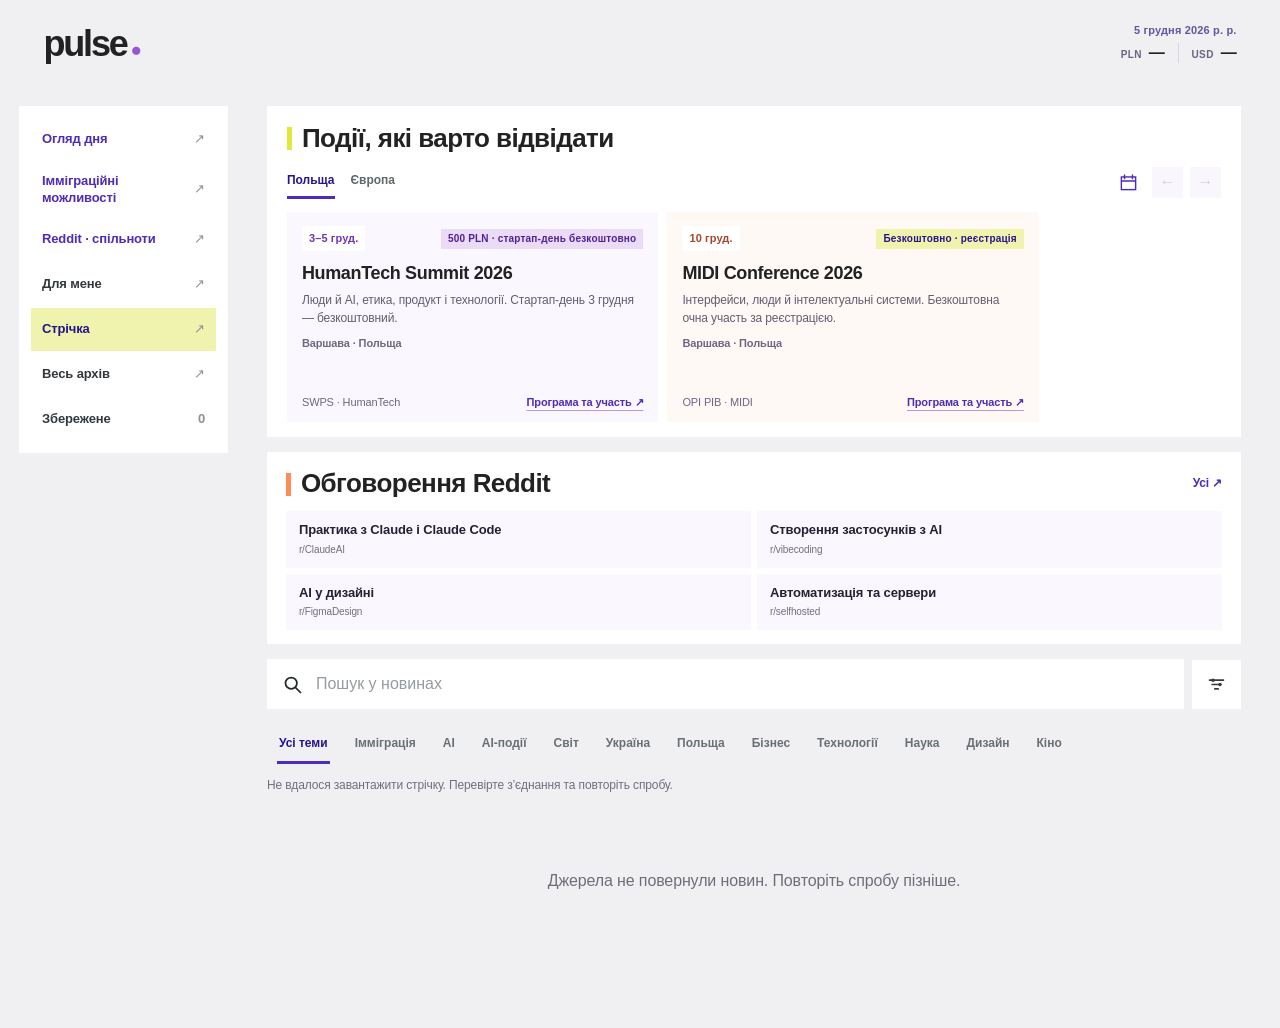
==== static/index.html @ fb19aa7a "chore: align iPhone theme and stylesheet with neutral gray page" ====
<!doctype html>
<html lang="uk"><head><meta charset="utf-8"><meta name="viewport" content="width=device-width,initial-scale=1"><meta name="theme-color" content="#f0f0f3"><meta name="description" content="Pulse — особиста стрічка новин із RSS-джерел."><title>Pulse — новини у вашому ритмі</title><link rel="manifest" href="./manifest.webmanifest"><link rel="apple-touch-icon" sizes="180x180" href="./pulse-icon-180.png"><meta name="apple-mobile-web-app-capable" content="yes"><meta name="apple-mobile-web-app-status-bar-style" content="default"><meta name="apple-mobile-web-app-title" content="Pulse"><link rel="icon" type="image/svg+xml" href="./pulse-icon.svg"><link rel="stylesheet" href="./style.css?v=25"><script defer src="./app.js?v=18"></script><script defer src="./events.js?v=6"></script><script defer src="./currency.js?v=3"></script><script defer src="./mobile.js?v=3"></script></head>
<body><header><a class="brand" href="./" aria-label="Pulse — головна">pulse<span>●</span></a><div id="fx-bar" class="fx-bar" aria-label="Дата і курси валют Monobank">
  <time id="today" class="header-date"></time>
  <div class="fx-quotes">
    <span class="fx-quote"><span class="fx-symbol">PLN</span><strong id="fx-pln">—</strong></span>
    <span class="fx-quote"><span class="fx-symbol">USD</span><strong id="fx-usd">—</strong></span>
  </div>
</div></header>
<div class="shell"><aside><nav aria-label="Розділи"><a class="opp-nav" href="./digest.html">Огляд дня <span>↗</span></a><a class="opp-nav" href="./opportunities.html">Імміграційні можливості <span>↗</span></a><a class="opp-nav" href="./reddit.html">Reddit · спільноти <span>↗</span></a><button data-mode="focus">Для мене <span>↗</span></button><button class="active" data-mode="all">Стрічка <span>↗</span></button><button data-mode="archive">Весь архів <span>↗</span></button><button data-mode="saved">Збережене <span id="saved-count">0</span></button></nav></aside>
<main>
<h1 class="visually-hidden">Стрічка Pulse</h1>
<section id="focus-hero" class="focus-hero" aria-labelledby="focus-title" hidden>
  <div class="focus-hero-content">
    <p class="focus-kicker"><span class="focus-kicker-mark" aria-hidden="true"></span> Персональна стрічка</p>
    <h2 id="focus-title">Для мене<span aria-hidden="true">.</span></h2>
    <p class="focus-hero-copy">Тільки найважливіше для твоїх інтересів. Оцінюй матеріали — і добірка стане точнішою.</p>
    <p id="focus-hero-stat" class="focus-hero-stat" aria-live="polite"></p>
  </div>
  <span class="focus-hero-orb" aria-hidden="true"></span>
</section>
<section id="events-section" class="events-section" aria-labelledby="events-heading" hidden>
  <div class="events-header">
    <div><h2 id="events-heading">Події, які варто відвідати</h2></div>
    <div class="events-controls">
      <div class="events-regions" role="group" aria-label="Регіон подій">
        <button type="button" class="active" data-events-region="PL" aria-pressed="true">Польща</button>
        <button type="button" data-events-region="EU" aria-pressed="false">Європа</button>
      </div>
      <button id="events-calendar-toggle" type="button" class="events-calendar-toggle" aria-expanded="false" aria-controls="events-calendar" aria-label="Календар подій" title="Календар подій"><svg width="18" height="18" viewBox="0 0 24 24" fill="none" stroke="currentColor" stroke-width="1.8" aria-hidden="true"><rect x="3" y="5" width="18" height="16"/><path d="M7 2v6M17 2v6M3 10h18"/></svg></button>
      <button id="events-prev" class="event-arrow" type="button" aria-label="Попередні події" aria-controls="events-track">←</button>
      <button id="events-next" class="event-arrow" type="button" aria-label="Наступні події" aria-controls="events-track">→</button>
    </div>
  </div>
  <div id="events-calendar" class="events-calendar" hidden>
    <div class="events-calendar-head">
      <button type="button" id="events-month-prev" aria-label="Попередній місяць">←</button>
      <strong id="events-calendar-month"></strong>
      <button type="button" id="events-month-next" aria-label="Наступний місяць">→</button>
      <button type="button" id="events-calendar-clear">Усі дати</button>
    </div>
    <div id="events-calendar-grid" class="events-calendar-grid" role="group" aria-label="Дні подій"></div>
    <p id="events-calendar-status" class="events-calendar-status" role="status"></p>
  </div>
  <div id="events-track" class="events-track" role="region" aria-label="Найближчі події AI, продукту і дизайну" tabindex="0"></div>
</section>
<section id="reddit-preview" class="reddit-preview" aria-labelledby="reddit-preview-heading" hidden>
 <div class="reddit-preview-header">
  <div><h2 id="reddit-preview-heading">Обговорення Reddit</h2></div>
  <a class="reddit-preview-more" href="./reddit.html">Усі ↗</a>
 </div>
 <div id="reddit-preview-list" class="reddit-preview-list" aria-live="polite"></div>
</section>
<div class="toolbar">
<label class="search"><span aria-hidden="true"><svg xmlns="http://www.w3.org/2000/svg" width="21" height="21" viewBox="0 0 24 24" fill="none" stroke="currentColor" stroke-width="2" stroke-linecap="square" stroke-linejoin="miter"><circle cx="10.5" cy="10.5" r="6.5"/><path d="m16 16 5 5"/></svg></span><input id="search" type="search" placeholder="Пошук у новинах" aria-label="Пошук у новинах"></label>
<button id="filter-toggle" type="button" class="filter-icon-button" aria-label="Показати фільтри" aria-controls="filter-panel" aria-expanded="false" title="Фільтри"><svg xmlns="http://www.w3.org/2000/svg" width="21" height="21" viewBox="0 0 24 24" fill="none" stroke="currentColor" stroke-width="1.8" stroke-linecap="round" stroke-linejoin="round" aria-hidden="true"><path d="M4 7h16M7 12h10m-7 5h4"/><circle cx="8" cy="7" r="2" fill="currentColor" stroke="none"/><circle cx="16" cy="12" r="2" fill="currentColor" stroke="none"/></svg></button>
</div>
<div id="filter-panel" class="filter-panel" hidden>
<label class="source-label">Джерело <select id="source"><option value="">Усі джерела</option></select></label>
<label class="source-label">Країна <select id="country"><option value="">Усі країни</option></select></label>
<label class="source-label">Тип <select id="origin"><option value="">Усі типи</option><option value="official">Державні органи</option><option value="developer">Розробники AI</option><option value="media">Медіа</option><option value="discovery">Google News</option><option value="research">Наукові роботи</option><option value="expert">Експертні блоги</option></select></label>
<button id="clear-filters" type="button" class="clear-filters">Скинути фільтри</button><details id="feed-health" class="feed-health"><summary>Стан джерел</summary><ul id="feed-issues"></ul></details>
</div><div id="categories" class="tabs" role="group" aria-label="Теми"><button class="active" data-category="">Усі теми</button><button data-category="Імміграція">Імміграція</button><button data-category="AI">AI</button><button data-category="AI-події">AI-події</button><button data-category="Світ">Світ</button><button data-category="Україна">Україна</button><button data-category="Польща">Польща</button><button data-category="Бізнес">Бізнес</button><button data-category="Технології">Технології</button><button data-category="Наука">Наука</button><button data-category="Дизайн">Дизайн</button><button data-category="Кіно">Кіно</button></div><p id="focus-explainer" class="focus-explainer"><button id="how-focus-works" type="button" aria-expanded="false" aria-controls="focus-help">Як відбираємо?</button><button id="feedback-reset" type="button" hidden>Скинути оцінки</button></p><p id="focus-help" class="focus-help" hidden>Відбір за темами та заголовками, не перевірка фактів чи права на імміграцію. Архів усіх матеріалів доступний окремо.</p>
<p id="status" role="status">Завантажуємо новини з джерел…</p><div id="news" aria-label="Головні новини"></div><section id="brief" class="brief-section" aria-label="Коротко про світ і технології" hidden><div class="brief-head"><h2>Коротко</h2></div><div id="brief-list" class="brief-list"></div></section><button id="load-more" class="load-more" type="button" hidden>Показати більше новин</button></main></div></body></html>
---- static/style.css ----
:root{--ink:#172c47;--blue:#234ee8;--paper:#f4f6fa;--line:#dbe2ed;--muted:#53657c}*{box-sizing:border-box}body{margin:0;color:var(--ink);font:16px/1.55 -apple-system,BlinkMacSystemFont,"Segoe UI",sans-serif;background:var(--paper)}button,input,select{font:inherit}button,a,select{-webkit-tap-highlight-color:transparent}button{cursor:pointer}a{color:inherit}button{border:1px solid var(--line);background:white;color:var(--ink);border-radius:7px;padding:9px 15px}button:hover{border-color:var(--blue);color:var(--blue)}:focus-visible{outline:3px solid #e58022;outline-offset:3px}header{height:94px;padding:0 5%;display:flex;align-items:center;gap:32px;background:white;border-bottom:1px solid var(--line)}header button{margin-left:auto}.brand{font-size:38px;font-weight:850;letter-spacing:-2px;text-decoration:none;line-height:1}.brand span{color:var(--blue);font-size:19px;padding-left:4px}.tagline{color:var(--muted);font-size:14px}.shell{max-width:1500px;margin:auto;display:grid;grid-template-columns:240px minmax(0,1fr)}aside{padding:42px 26px;display:flex;flex-direction:column;border-right:1px solid var(--line)}.eyebrow{font-size:14px;color:var(--muted);margin:0 0 20px}nav{display:grid;gap:9px}nav button{border:0;background:transparent;text-align:left;display:flex;justify-content:space-between}nav button.active{background:#e5ebff;color:#2345c4}nav span{font-size:13px}.aside-bottom{margin-top:150px}.aside-bottom b{font-size:21px;line-height:1.4}.aside-bottom p,.aside-bottom small{font-size:13px;color:var(--muted)}main{padding:42px 5%}.intro{display:flex;justify-content:space-between;align-items:flex-end;margin-bottom:32px}.intro .eyebrow{margin-bottom:14px}h1{font-size:clamp(36px,4.7vw,64px);letter-spacing:-2px;line-height:1.07;margin:0;font-weight:760}.intro-note{color:var(--muted);font-size:15px}.toolbar{display:flex;gap:18px;align-items:center}.search{display:flex;align-items:center;gap:10px;flex:1;background:white;border:1px solid var(--line);border-radius:8px;padding:10px 16px}.search span{font-size:25px;line-height:1}input{min-width:0;width:100%;border:0;background:transparent;color:var(--ink);padding:3px}select{max-width:200px;border:1px solid var(--line);border-radius:7px;padding:10px;background:white;color:var(--ink)}.source-label{font-size:13px;display:flex;gap:9px;align-items:center}.tabs{display:flex;flex-wrap:wrap;gap:8px;margin-top:26px;border-bottom:1px solid var(--line);padding-bottom:16px}.tabs button{border:0;background:transparent}.tabs button.active{background:var(--blue);color:white}#status{font-size:13px;color:var(--muted);margin:20px 0}.story{display:grid;grid-template-columns:88px 1fr;gap:20px;background:white;border:1px solid var(--line);border-radius:10px;padding:25px;margin:14px 0}.stamp{color:var(--blue);font-size:13px;padding-top:4px}.stamp span{display:block;color:var(--muted);font-size:12px;margin-top:5px}.meta{display:flex;gap:14px;font-size:12px;color:var(--muted);align-items:center}.meta b{color:var(--blue)}h2{font-size:23px;line-height:1.3;margin:11px 0;letter-spacing:-.3px}h2 a{text-decoration:none}h2 a:hover{text-decoration:underline}.summary{font-size:14px;color:var(--muted);margin:0 0 18px;max-width:75ch}.actions{display:flex;gap:18px;align-items:center;font-size:13px;flex-wrap:wrap}.actions a{color:var(--blue);text-underline-offset:3px}.actions button{font-size:13px;padding:5px 11px;margin-left:auto}.actions button[aria-pressed=true]{background:#e5ebff;color:#2345c4}.empty{padding:50px 10px;text-align:center;color:var(--muted)}footer{font-size:12px;line-height:1.8;color:var(--muted);margin-top:32px;border-top:1px solid var(--line);padding-top:20px}@media(max-width:760px){header{height:78px;padding:0 20px;gap:10px}.brand{font-size:31px}.tagline{display:none}header button{font-size:13px}.shell{display:block}aside{padding:14px 20px;border-right:0;border-bottom:1px solid var(--line)}aside>.eyebrow,.aside-bottom{display:none}nav{display:flex}main{padding:26px 20px}.intro-note{display:none}h1{letter-spacing:-1px}.toolbar{display:grid;gap:12px}.source-label{justify-content:space-between}.story{grid-template-columns:1fr;padding:20px;gap:8px}.stamp{display:flex;gap:12px}.stamp span{margin:0}h2{font-size:21px}.actions{gap:13px}.actions button{margin-left:0}}


/* Allow long feed URLs and the search field to fit narrow content columns. */
main,.search{min-width:0}.summary,h2{overflow-wrap:anywhere}


/* Prevent horizontal page expansion and iOS Safari's focus zoom. */
html, body { max-width: 100%; min-width: 0; overflow-x: clip; }
.shell, main, .toolbar, #news, .story, .story > div { min-width: 0; max-width: 100%; }
header { min-width: 0; width: 100%; }
.tabs {
  display: flex;
  flex-wrap: nowrap;
  overflow-x: auto;
  overflow-y: hidden;
  width: 100%;
  max-width: 100%;
  min-width: 0;
  -webkit-overflow-scrolling: touch;
  overscroll-behavior-x: contain;
  scrollbar-width: none;
  touch-action: pan-x;
  gap: 8px;
}
.tabs::-webkit-scrollbar { display: none; }
.tabs button { flex: 0 0 auto; white-space: nowrap; }
.translation-error { color: #a44322; width: 100%; font-size: 13px; }
.actions .translate-btn { margin-left: 0; border-color: #bdcaf7; color: var(--blue); background: #eff3ff; }
.actions .translate-btn:disabled { opacity: 0.65; cursor: progress; }
@media (max-width: 760px) {
  html, body { width: 100%; }
  header { gap: 8px; }
  header button { margin-left: auto; white-space: nowrap; }
  main { width: 100%; min-width: 0; padding: 26px 20px; }
  .toolbar { width: 100%; min-width: 0; }
  .search, .source-label { min-width: 0; max-width: 100%; }
  .source-label select { min-width: 0; max-width: min(65vw, 240px); font-size: 16px; }
  input, select { font-size: 16px; }
  .tabs { margin-top: 20px; padding-bottom: 13px; }
  .tabs button { padding: 10px 14px; min-height: 44px; }
  #status { overflow-wrap: anywhere; }
  .story { width: 100%; }
  .actions button { min-height: 40px; }
}

/* More source types, country filters and long-list performance. */
.toolbar { flex-wrap: wrap; gap: 12px; }
.toolbar .search { flex: 1 1 280px; }
.toolbar .source-label { flex: 0 1 auto; }
.toolbar select { max-width: 220px; min-width: 0; }
.meta { flex-wrap: wrap; gap: 7px 12px; }
.meta .origin { font-weight: 600; font-size: 11px; color: #40536f; }
.meta .origin-official { color: #137351; }
.meta .origin-discovery { color: #6c5b42; }
.feed-health { font-size: 12px; color: var(--muted); margin: -6px 0 16px; }
.feed-health summary { cursor: pointer; display: inline-block; text-decoration: underline; text-underline-offset: 3px; }
.feed-health ul { padding-left: 19px; max-height: 180px; overflow: auto; }
.load-more { display: block; margin: 20px auto; background: #e5ebff; color: #2345c4; border-color: #bac9f5; }
.load-more[hidden] { display: none; }
.reference-links { margin-top: 14px; display: flex; gap: 8px 16px; flex-wrap: wrap; }
.reference-links span { width: 100%; }
.reference-links a { color: var(--blue); }
@media (max-width: 760px) {
  .toolbar { display: flex; gap: 10px; }
  .toolbar .search { flex: 0 0 100%; }
  .toolbar .source-label { flex: 1 1 calc(50% - 10px); display: flex; flex-direction: column; align-items: stretch; gap: 4px; }
  .toolbar .source-label select { max-width: 100%; width: 100%; font-size: 16px; }
  .meta .origin { white-space: normal; }
  .load-more { width: 100%; }
  .reference-links { gap: 7px 12px; }
}

/* Immigration opportunity monitor: fully responsive, no horizontal expansion. */
.opp-return {margin-left:auto;color:var(--blue);text-decoration:none;font-size:14px;font-weight:650}
.opp-shell {max-width:1220px;margin:auto;padding:42px 28px 80px;min-width:0}
.opp-intro {max-width:760px;margin-bottom:28px}
.opp-lead {color:var(--muted);font-size:16px;max-width:720px}
.opp-stats {display:grid;grid-template-columns:repeat(3,minmax(0,1fr));gap:12px;margin:24px 0}
.opp-stats>div {padding:22px;border:1px solid var(--line);border-radius:12px;background:#fff;display:grid;gap:4px}
.opp-stats strong {font-size:30px;letter-spacing:-1px;color:var(--blue);overflow-wrap:anywhere}
.opp-stats span {color:var(--muted);font-size:13px}
.opp-warning {border-left:3px solid #dfb25b;background:#fff8e9;color:#57462b;padding:16px 20px;margin:24px 0;border-radius:7px;font-size:14px}
.opp-filters {display:grid;grid-template-columns:minmax(0,2fr) repeat(2,minmax(0,1fr));gap:12px}
.opp-filters label {display:grid;gap:6px;color:var(--muted);font-size:13px;min-width:0}
.opp-filters input,.opp-filters select {border:1px solid var(--line);padding:11px 12px;max-width:none;width:100%;border-radius:7px;background:#fff;font-size:16px;color:var(--ink)}
#opp-status {color:var(--muted);font-size:13px;margin:22px 0 16px}
.opp-grid {display:grid;grid-template-columns:repeat(2,minmax(0,1fr));gap:16px;min-width:0}
.opp-card {min-width:0;background:#fff;border:1px solid var(--line);border-radius:12px;padding:24px;overflow-wrap:anywhere;display:flex;flex-direction:column;gap:12px}
.opp-card-top {display:flex;align-items:center;flex-wrap:wrap;gap:8px;font-size:12px}
.opp-country {background:#ebeff9;color:#314d7e;border-radius:30px;padding:4px 11px;font-weight:600}
.opp-evidence {color:#7b5930;background:#fdf4e6;border-radius:30px;padding:4px 11px}
.opp-evidence.is-official {color:#126b4a;background:#e8f6ee}
.opp-signal {color:var(--blue);font-size:13px;font-weight:600}
.opp-card h2 {font-size:22px;margin:0;line-height:1.3}
.opp-summary {color:var(--muted);font-size:14px;margin:0}
.opp-facts {display:grid;grid-template-columns:minmax(0,1fr) minmax(0,1.5fr);gap:7px 12px;border-top:1px solid var(--line);border-bottom:1px solid var(--line);padding:16px 0;margin:0}
.opp-facts dt {color:var(--muted);font-size:12px}
.opp-facts dd {margin:0;font-size:12px;font-weight:600;overflow-wrap:anywhere}
.opp-bottom {display:flex;gap:10px;align-items:center;flex-wrap:wrap;margin-top:auto}
.opp-source {font-size:12px;color:var(--muted);max-width:100%;margin-right:auto}
.opp-link {font-size:13px;color:var(--blue);font-weight:600}
.opp-save {padding:6px 10px;font-size:12px}
.opp-shell footer {margin-top:36px}
@media(max-width:760px) {
  .opp-shell {padding:26px 20px 56px}
  .opp-return {font-size:13px;white-space:nowrap}
  .opp-stats {grid-template-columns:repeat(2,minmax(0,1fr));gap:8px}
  .opp-stats>div:last-child {grid-column:1 / -1}
  .opp-stats>div {padding:16px}
  .opp-stats strong {font-size:24px}
  .opp-filters {grid-template-columns:repeat(2,minmax(0,1fr))}
  .opp-filters label:first-child {grid-column:1 / -1}
  .opp-grid {grid-template-columns:minmax(0,1fr)}
  .opp-card {padding:20px}
  .opp-card h2 {font-size:20px}
  .opp-facts {grid-template-columns:minmax(0,1fr) minmax(0,1.4fr)}
}

.opp-nav {display:flex;justify-content:space-between;gap:8px;text-align:left;padding:9px 15px;border-radius:7px;text-decoration:none;color:var(--blue);font-weight:600;font-size:14px}
.opp-nav:hover {background:#e5ebff}
@media(max-width:760px){.opp-nav {white-space:nowrap;border:1px solid #d4deed}}

@media(max-width:760px) {
  aside nav {display:flex; flex-wrap:nowrap; overflow-x:auto; width:100%; min-width:0;
    -webkit-overflow-scrolling:touch; scrollbar-width:none; padding-bottom:3px;}
  aside nav::-webkit-scrollbar {display:none}
  aside nav > button, aside nav > .opp-nav {flex:0 0 auto; white-space:nowrap;}
}

/* Lazy Ukrainian headlines: small explicit control, safe on iPhone. */
.translation-tools {display:flex;align-items:center;gap:10px 20px;flex-wrap:wrap;margin:12px 0 8px;min-width:0;font-size:12px;color:var(--muted);}
.translation-toggle {display:inline-flex;align-items:center;gap:9px;cursor:pointer;min-width:0;font-size:13px;color:var(--ink);font-weight:600}
.translation-toggle input {width:17px;height:17px;min-width:17px;margin:0;accent-color:var(--blue);cursor:pointer}
#translation-budget {font-size:12px;overflow-wrap:anywhere}
@media(max-width:760px){.translation-tools {gap:6px;padding:2px 0 0}.translation-toggle {font-size:13px;line-height:1.5}}


/* Pulse editorial layout v6 — asymmetric, borderless news cards. */
#news{
 display:grid;
 grid-template-columns:repeat(12,minmax(0,1fr));
 gap:16px;
 align-items:stretch;
 min-width:0;
}
#news > .empty{grid-column:1 / -1}
.story{
 grid-column:span 6;
 display:flex;
 flex-direction:column;
 gap:0;
 margin:0;
 min-width:0;
 max-width:100%;
 padding:22px 25px 18px;
 background:#fff;
 border:0;
 border-radius:4px;
 color:var(--ink);
 box-shadow:none;
 position:relative;
 overflow:hidden;
}
.story--feature{grid-column:span 12;min-height:398px;padding:29px 32px 24px;background:#14294c;color:#fff;}
.story--wide{grid-column:span 7;min-height:350px}
.story--compact{grid-column:span 5;min-height:350px}
.story--standard{min-height:350px}
.story:not(.story--feature).story--tone-0{background:#edf2fd}
.story:not(.story--feature).story--tone-1{background:#fff}
.story:not(.story--feature).story--tone-2{background:#f0f2ed}
.story:not(.story--feature).story--tone-3{background:#f1edf7}
.story:not(.story--feature).story--tone-4{background:#f7f1eb}
.story--no-image.story--compact:before{
 content:""; position:absolute;top:0;right:0;width:90px;height:5px;background:var(--blue);
}
.story-top{
 display:flex;align-items:center;gap:12px;justify-content:space-between;
 margin-bottom:19px;position:relative;z-index:2;min-width:0;
}
.story-source{min-width:0;max-width:calc(100% - 60px)}
.story-publisher{
 display:block;text-transform:uppercase;font-weight:740;font-size:10px;
 letter-spacing:1.1px;overflow:hidden;text-overflow:ellipsis;white-space:nowrap;opacity:.7;
}
.story-bookmark{
 margin:0;padding:8px;display:flex;align-items:center;justify-content:center;
 width:39px;height:39px;flex:0 0 39px;background:transparent;
 border:0;border-radius:50%;color:currentColor;
 transition:background .18s ease,transform .18s ease;
}
.story-bookmark:hover{background:rgba(42,76,130,.12);transform:translateY(-1px)}
.story-bookmark.is-saved{color:var(--blue);background:rgba(35,78,232,.09)}
.story-bookmark.is-saved svg{fill:currentColor}
.story--feature .story-bookmark:hover{background:rgba(255,255,255,.14);color:#fff}
.story--feature .story-bookmark.is-saved{background:rgba(255,255,255,.14);color:#dbe6ff}
.story-content{display:flex;flex:1;flex-direction:column;min-width:0;gap:20px}
.story-copy{display:flex;flex:1;flex-direction:column;min-width:0}
.story-eyebrow{color:#aac6ff;font-size:11px;letter-spacing:1.7px;font-weight:750;margin-bottom:13px}
.story-heading{font-size:clamp(21px,2vw,28px);line-height:1.22;letter-spacing:-.65px;font-weight:760;margin:0 0 12px;overflow-wrap:anywhere}
.story--compact .story-heading{font-size:22px}
.story--feature .story-heading{font-size:clamp(30px,3.6vw,51px);letter-spacing:-1.6px;line-height:1.09;max-width:820px}
.story-heading a{color:inherit;text-decoration:none}
.story-heading a:hover{text-decoration:underline;text-decoration-thickness:1px;text-underline-offset:4px}
.story-summary{
 color:var(--muted);font-size:13px;line-height:1.65;margin:0;
 max-width:65ch;display:-webkit-box;-webkit-box-orient:vertical;
 -webkit-line-clamp:3;overflow:hidden;overflow-wrap:anywhere;
}
.story--feature .story-summary{color:#cad7ec;font-size:14px;max-width:62ch;-webkit-line-clamp:4}
.story--compact .story-summary{-webkit-line-clamp:2}
.story-actions{
 display:flex;gap:9px 12px;align-items:center;flex-wrap:wrap;
 margin-top:auto;padding-top:20px;font-size:12px;min-width:0;
}
.story-read{
 display:inline-flex;align-items:center;gap:8px;white-space:nowrap;
 text-decoration:none;color:var(--blue);font-weight:700;
}
.story-read svg{width:15px;height:15px;transition:transform .18s}
.story-read:hover svg{transform:translate(2px,-2px)}
.story-translate{
 border:0;background:rgba(35,78,232,.08);color:var(--blue);
 font-size:12px;font-weight:650;display:inline-flex;align-items:center;
 gap:6px;border-radius:25px;padding:8px 11px;line-height:1.2;
 min-height:36px;max-width:100%;margin:0;
}
.story-translate svg{width:17px;height:17px;flex:0 0 17px}
.story-translate:hover{background:rgba(35,78,232,.16)}
.story-translate:disabled{opacity:.55}
.story--feature .story-read{color:#d6e4ff}
.story--feature .story-translate{background:rgba(255,255,255,.13);color:#fff}
.story--feature .story-translate:hover{background:rgba(255,255,255,.22);color:#fff}
.story-fallback{color:var(--blue);font-size:12px;text-underline-offset:3px}
.story-media{
 position:relative;width:100%;margin:0;min-width:0;aspect-ratio:16 / 10;
 background:rgba(46,64,96,.08);overflow:hidden;border-radius:3px;
}
.story-media a{display:block;width:100%;height:100%;overflow:hidden}
.story-media img{width:100%;height:100%;object-fit:cover;display:block;transition:transform .35s ease}
.story-media a:hover img{transform:scale(1.035)}
.story-media.image-failed{
 display:none;
}
.story-credit{
 position:absolute;bottom:0;left:0;right:0;padding:8px 11px;
 background:linear-gradient(transparent,rgba(0,0,0,.57));
 color:#fff;font-size:10px;line-height:1.2;pointer-events:none;
}
.story:not(.story--feature) .story-media{order:-1;margin-bottom:4px}
.story--feature .story-content{flex-direction:row;align-items:stretch;gap:26px}
.story--feature .story-copy{flex:1.1;min-width:0;justify-content:center;padding:10px 0 20px}
.story--feature .story-media{flex:.86;min-width:0;aspect-ratio:auto;min-height:292px}
.story--feature .story-abstract{
 flex:.86;min-height:292px;border-radius:3px;
 background:
 radial-gradient(ellipse at 75% 40%,rgba(172,201,250,.73) 0%,rgba(172,201,250,0) 19%),
 radial-gradient(circle at 54% 76%,rgba(98,142,243,.48) 0%,rgba(98,142,243,0) 30%),
 repeating-radial-gradient(circle at 68% 54%,transparent 0 25px,rgba(223,235,255,.16) 26px 27px),
 linear-gradient(135deg,#264b85,#1b3760);
}
.story--feature .story-credit{background:linear-gradient(transparent,rgba(0,0,0,.7))}
.story--wide.story--with-image .story-content{flex-direction:row;align-items:stretch;gap:20px}
.story--wide.story--with-image .story-copy{flex:1.05;padding-bottom:12px}
.story--wide.story--with-image .story-media{order:0;flex:.9;aspect-ratio:auto;min-height:200px;margin:0}
.story-bottom{
 display:flex;align-items:center;gap:7px;flex-wrap:wrap;
 min-height:30px;margin-top:22px;padding-top:15px;
 border-top:1px solid rgba(71,94,133,.13);
 color:var(--muted);font-size:11px;
}
.story--feature .story-bottom{border-color:rgba(222,235,255,.18);color:#cad7ec}
.story-date{font-weight:690;margin-right:4px}
.story-tag{
 max-width:100%;border-radius:18px;padding:3px 8px;
 background:rgba(49,87,143,.08);color:inherit;
 font-size:10px;line-height:1.5;letter-spacing:.1px;
}
.story-tag--topic{font-weight:730;color:var(--blue);background:rgba(35,78,232,.10)}
.story--feature .story-tag{background:rgba(255,255,255,.10);color:#e6eefc}
.story--feature .story-tag--topic{background:#e6edff;color:#172c47}
@media(min-width:761px) and (max-width:1100px) {
 .story{padding:20px}
 .story--wide,.story--compact{grid-column:span 6}
 .story--feature{grid-column:span 12}
 .story--wide.story--with-image .story-content{flex-direction:column}
 .story--wide.story--with-image .story-media{order:-1;flex:0;aspect-ratio:16/10;min-height:0}
 .story--feature .story-heading{font-size:38px}
}
@media(max-width:760px){
 #news{grid-template-columns:minmax(0,1fr);gap:12px}
 .story,.story--feature,.story--wide,.story--compact,.story--standard{
  grid-column:1 / -1;min-height:0;padding:20px 20px 18px;
  border:0;border-radius:3px;margin:0;
 }
 .story--feature{padding:24px 23px 19px}
 .story-top{margin-bottom:15px}
 .story-content,.story--feature .story-content,.story--wide.story--with-image .story-content{
  flex-direction:column;gap:13px;
 }
 .story--feature .story-copy{padding:5px 0 0;order:1}
 .story--feature .story-media,.story--feature .story-abstract{
  width:100%;min-height:0;aspect-ratio:16/10;flex:auto;order:0
 }
 .story--feature .story-heading{font-size:clamp(29px,7vw,37px);letter-spacing:-.9px}
 .story-heading,.story--compact .story-heading{font-size:23px;letter-spacing:-.5px}
 .story--wide.story--with-image .story-media{min-height:0;aspect-ratio:16/10}
 .story-summary{font-size:13px}
 .story-actions{padding-top:14px}
 .story-bottom{margin-top:18px}
 .story-bookmark{width:42px;height:42px;flex-basis:42px}
}
@media(prefers-reduced-motion:reduce){
 .story-bookmark,.story-media img,.story-read svg{transition:none}
}

.photo-toggle{margin-left:auto;color:var(--muted);font-weight:550;font-size:12px}
@media(max-width:760px){.photo-toggle{margin-left:0}}


/* Pulse v7: topic-coded, dense editorial layout. Topic, not position, sets color. */
.story--topic-migration{--card-bg:#e5f3eb;--card-accent:#17643d}
.story--topic-ai{--card-bg:#ede8f9;--card-accent:#6341a0}
.story--topic-events{--card-bg:#f2eafd;--card-accent:#7650aa}
.story--topic-world{--card-bg:#e9effb;--card-accent:#285aa0}
.story--topic-ukraine{--card-bg:#fff0dd;--card-accent:#915e20}
.story--topic-poland{--card-bg:#fae8e8;--card-accent:#9b3f4e}
.story--topic-business{--card-bg:#e9f0f1;--card-accent:#2e5866}
.story--topic-tech{--card-bg:#e4f2f2;--card-accent:#187778}
.story--topic-science{--card-bg:#f1efe6;--card-accent:#67623e}
.story--topic-design{--card-bg:#f9eaf0;--card-accent:#9d4778}
.story--topic-neutral{--card-bg:#f1f3f6;--card-accent:#345476}
#news{gap:9px;align-items:stretch}
#news .story{
 min-height:0;margin:0;padding:14px 16px 13px;gap:0;
 border:0;border-radius:0;box-shadow:none;
 color:var(--ink);background:var(--card-bg,#f1f3f6);
}
#news .story--feature{padding:17px 20px 15px;min-height:0;color:var(--ink)}
#news .story--wide,#news .story--compact,#news .story--standard{min-height:0}
#news .story-top{margin-bottom:8px;gap:8px}
#news .story-publisher{
 color:var(--card-accent,var(--muted));opacity:1;font-size:10px;
 line-height:1.3;letter-spacing:.65px;
}
#news .story-bookmark{width:32px;height:32px;flex-basis:32px;padding:6px;border-radius:0}
#news .story-bookmark.is-saved{color:var(--card-accent,#234ee8);background:transparent}
#news .story-bookmark:hover{background:rgba(45,67,110,.08)}
#news .story-content{gap:12px;min-width:0;flex:1}
#news .story-copy{padding:0;min-width:0;flex:1}
#news .story-heading,#news .story--compact .story-heading{
 font-size:clamp(17px,1.6vw,21px);line-height:1.3;
 letter-spacing:-.27px;margin:0 0 6px;font-weight:710;
}
#news .story--feature .story-heading{
 font-size:clamp(21px,2.25vw,29px);
 letter-spacing:-.58px;line-height:1.22;max-width:none;margin:0 0 7px;
}
#news .story-summary,#news .story--feature .story-summary{
 color:#526174;opacity:1;max-width:none;font-size:12px;
 line-height:1.46;display:-webkit-box;-webkit-box-orient:vertical;
 -webkit-line-clamp:2;overflow:hidden;margin:0;
}
#news .story-media{max-height:140px;aspect-ratio:16/9;align-self:center}
#news .story:not(.story--feature) .story-media{order:0;margin:0}
#news .story--wide.story--with-image .story-content,
#news .story--feature .story-content{display:flex;flex-direction:row;align-items:stretch;gap:14px}
#news .story--wide.story--with-image .story-media,
#news .story--feature .story-media{
 flex:0 0 32%;min-width:0;width:32%;max-height:150px;
 min-height:0;aspect-ratio:4/3;align-self:center;
}
#news .story--feature .story-copy{flex:1;justify-content:flex-start;padding:0}
#news .story--feature .story-abstract{display:none}
#news .story--feature .story-top,
#news .story--feature .story-summary,
#news .story--feature .story-bottom{color:inherit}
#news .story-bottom,#news .story--feature .story-bottom{
 display:flex;gap:9px;align-items:center;margin-top:12px;
 padding-top:8px;min-height:30px;border:0;
 color:var(--card-accent,#53657c);font-size:11px;
}
#news .story-date{font-size:11px;color:#526174;font-weight:550;margin:0}
#news .story-tag,#news .story--feature .story-tag,
#news .story-tag--topic,#news .story--feature .story-tag--topic{
 border:0;border-radius:0;background:transparent;color:var(--card-accent,#345476);
 font-size:11px;font-weight:720;padding:0;
}
#news .story-translate,#news .story--feature .story-translate{
 margin:0 0 0 auto;min-width:34px;width:34px;height:34px;
 padding:0;display:grid;place-items:center;flex:0 0 34px;
 border:0;border-radius:0;background:transparent;color:var(--card-accent,#234ee8);
}
#news .story-translate:hover{background:rgba(0,0,0,.06)}
#news .story-translate svg{width:19px;height:19px}
#news .story--feature .story-bookmark{color:var(--card-accent)}
#news .story--feature .story-bookmark.is-saved{color:var(--card-accent)}
#news .story-abstract,#news .story-eyebrow,#news .story-actions{display:none}
/* Compact search with a genuinely hidden advanced filter drawer. */
.toolbar{display:flex;flex-wrap:nowrap;align-items:center;gap:9px;width:100%}
.toolbar .search{flex:1 1 auto;min-width:0}
.filter-icon-button{
 height:48px;width:48px;flex:0 0 48px;
 display:grid;place-items:center;border:1px solid var(--line);
 border-radius:0;background:#fff;padding:0;color:var(--ink);
}
.filter-icon-button[aria-expanded="true"]{background:#e5ebff;color:var(--blue);border-color:#a4b4dd}
.filter-panel{display:flex;flex-wrap:wrap;align-items:center;gap:10px;margin:10px 0 0}
.filter-panel[hidden]{display:none!important}
.filter-panel .source-label{flex:1 1 165px;min-width:0;display:grid;gap:4px}
.filter-panel select{max-width:100%;min-width:0;width:100%;font-size:16px}
.clear-filters{align-self:end;height:43px;white-space:nowrap}
#categories{margin-top:16px}
.intro{margin-bottom:19px}
.intro h1{font-size:clamp(32px,3.9vw,53px)}
#status{margin:12px 0 8px}
.translation-tools{margin:9px 0 6px}
#news .story-media img{object-fit:cover}
@media(max-width:760px){
 .intro{margin-bottom:15px}
 .intro h1{font-size:clamp(32px,7.8vw,39px)}
 #news{gap:8px;grid-template-columns:minmax(0,1fr)}
 #news .story,#news .story--feature,#news .story--wide,
 #news .story--compact,#news .story--standard{
  grid-column:1 / -1;padding:12px 13px 11px;margin:0;border:0;border-radius:0;
 }
 #news .story--feature .story-heading{font-size:21px;line-height:1.25}
 #news .story-heading,#news .story--compact .story-heading{font-size:18px;line-height:1.3}
 #news .story-top{margin-bottom:5px}
 #news .story-summary,#news .story--feature .story-summary{font-size:12px;-webkit-line-clamp:2}
 #news .story-content,#news .story--feature .story-content,
 #news .story--wide.story--with-image .story-content{
   flex-direction:row;align-items:flex-start;gap:10px;
 }
 #news .story--with-image .story-media,#news .story--feature .story-media,
 #news .story--wide.story--with-image .story-media,
 #news .story:not(.story--feature) .story-media{
   order:0;flex:0 0 96px;width:96px;min-width:0;height:87px;
   max-height:87px;aspect-ratio:auto;align-self:flex-start;margin:0;
 }
 #news .story-bottom{margin-top:8px;padding-top:5px;gap:10px}
 .filter-icon-button{height:44px;width:44px;flex-basis:44px}
 .filter-panel .source-label{flex:1 1 calc(50% - 8px)}
 .clear-filters{width:100%;margin-top:2px}
}
/* Readable daily briefing; same semantic theme palette as the feed. */
.digest-shell{max-width:990px;margin:0 auto;padding:38px 24px 70px;min-width:0}
.digest-intro{padding:0 0 20px}
.digest-intro h1{font-size:clamp(35px,5.2vw,65px);letter-spacing:-1.7px;line-height:1.07}
.digest-intro .eyebrow{margin-bottom:12px}
.digest-description{max-width:650px;color:var(--muted);font-size:16px}
.digest-time{font-size:13px;color:var(--muted);font-weight:600}
.digest-note{font-size:13px;background:#ebeff6;color:#45536b;padding:13px 16px;margin:6px 0 24px;border-left:3px solid #8498bb}
.digest-section{--digest-color:#345476; margin:0 0 22px;background:#fff;padding:17px 23px}
.digest-topic-world{--digest-color:#285aa0}
.digest-topic-migration{--digest-color:#17643d}
.digest-topic-ai{--digest-color:#6341a0}
.digest-topic-events{--digest-color:#7650aa}
.digest-heading{display:flex;align-items:center;justify-content:space-between;gap:12px;border-bottom:1px solid #e7eaf0;padding:2px 0 12px}
.digest-heading h2{font-size:22px;line-height:1.25;margin:0;color:var(--digest-color)}
.digest-heading span{font-size:12px;color:var(--muted);white-space:nowrap}
.digest-items{padding:0;margin:0;list-style:none;counter-reset:top}
.digest-item{position:relative;padding:14px 0 12px;border-bottom:1px solid #e7eaf0}
.digest-item:last-child{border:0}
.digest-item-title{font-size:17px;font-weight:720;line-height:1.35;text-decoration:none;display:block}
.digest-item-title:hover{text-decoration:underline;text-underline-offset:3px}
.digest-item-summary{color:var(--muted);font-size:13px;line-height:1.55;margin:5px 0 7px}
.digest-item-meta{display:flex;gap:15px;font-size:11px;color:var(--digest-color);font-weight:620}
.digest-empty{font-size:13px;color:var(--muted)}
.digest-shell footer{margin-top:26px}
@media(max-width:760px){
 .digest-shell{padding:26px 17px 50px}
 .digest-intro h1{font-size:37px}
 .digest-description{font-size:14px}
 .digest-section{padding:14px 15px;margin:0 0 10px}
 .digest-heading h2{font-size:19px}
 .digest-item-title{font-size:16px}
 .digest-item{padding:12px 0}
}

/* Pulse v8: sharp edges, text-first selection, and curated events. */
*, *::before, *::after { border-radius: 0 !important; }
nav button.active, #categories button.active, .events-regions button.active {
  background: transparent; color: var(--blue); border-color: transparent;
  text-decoration: underline; text-decoration-thickness: 2px;
  text-underline-offset: 6px;
}
#categories button { padding: 9px 8px; }
#categories button:hover, .events-regions button:hover { color: var(--blue); }
.filter-icon-button[aria-expanded="true"] {
  background: #fff; color: var(--blue); border-color: var(--line);
  border-bottom: 2px solid var(--blue);
}
.opp-nav:hover, nav button:hover { color: var(--blue); text-decoration: underline; text-underline-offset: 5px; }
.events-section { margin: 0 0 24px; padding: 18px 0 16px; border-top: 1px solid var(--line); border-bottom: 1px solid var(--line); min-width: 0; }
.events-section[hidden] { display: none !important; }
.events-header { display: flex; justify-content: space-between; align-items: end; gap: 18px; margin-bottom: 15px; }
.events-header .eyebrow { margin: 0 0 3px; font-size: 10px; letter-spacing: .9px; font-weight: 700; }
.events-header h2 { margin: 0; font-size: clamp(21px, 2.4vw, 29px); line-height: 1.2; letter-spacing: -.5px; font-weight: 760; }
.events-controls { display: flex; align-items: center; gap: 7px; flex-shrink: 0; }
.events-regions { display: flex; gap: 11px; align-items: center; margin-right: 8px; }
.events-regions button { border: 0; background: transparent; font-size: 12px; padding: 4px 0; color: var(--muted); white-space: nowrap; }
.event-arrow { width: 31px; height: 31px; display: grid; place-items: center; padding: 0; border: 1px solid var(--line); background: #fff; }
.event-arrow:disabled { opacity: .32; cursor: default; color: var(--muted); border-color: var(--line); }
.events-track { display: grid; grid-auto-flow: column; grid-auto-columns: minmax(244px, calc((100% - 24px) / 2.45)); gap: 12px; overflow-x: auto; scroll-snap-type: x mandatory; overscroll-behavior-inline: contain; scrollbar-width: none; padding: 2px 0; }
.events-track::-webkit-scrollbar { display: none; }
.event-card { --event-accent: #6341a0; min-width: 0; min-height: 226px; padding: 15px 16px 13px; border: 1px solid var(--line); background: #fff; scroll-snap-align: start; display: flex; flex-direction: column; }
.event-card[data-topic="Product"] { --event-accent: #285aa0; }
.event-card[data-topic="Design"] { --event-accent: #9d4778; }
.event-top { display: flex; justify-content: space-between; align-items: baseline; gap: 9px; }
.event-date { color: var(--event-accent); font-weight: 800; font-size: 13px; white-space: nowrap; }
.event-topic { color: var(--event-accent); font-size: 11px; font-weight: 730; text-decoration: underline; text-underline-offset: 4px; }
.event-title { font-size: 19px; line-height: 1.22; letter-spacing: -.25px; margin: 12px 0 7px; overflow-wrap: anywhere; }
.event-description { font-size: 12px; line-height: 1.45; color: var(--muted); margin: 0 0 8px; display: -webkit-box; -webkit-line-clamp: 3; -webkit-box-orient: vertical; overflow: hidden; }
.event-location { margin: 0 0 10px; font-size: 11px; font-weight: 700; color: var(--ink); }
.event-bottom { display: flex; align-items: end; flex-wrap: wrap; justify-content: space-between; gap: 8px; margin-top: auto; padding-top: 8px; border-top: 1px solid var(--line); font-size: 11px; }
.event-organizer { color: var(--muted); }
.event-action { color: var(--event-accent); font-weight: 750; text-decoration: underline; text-underline-offset: 3px; }
.events-note { color: var(--muted); font-size: 11px; line-height: 1.5; margin: 8px 0 0; }
@media (max-width: 760px) {
  .events-section { padding: 14px 0 12px; margin-bottom: 19px; }
  .events-header { flex-direction: column; align-items: flex-start; gap: 10px; margin-bottom: 11px; }
  .events-header h2 { font-size: 22px; }
  .events-controls { width: 100%; justify-content: flex-end; }
  .events-regions { margin-right: auto; gap: 10px; }
  .events-track { grid-auto-columns: min(83vw, 294px); gap: 10px; }
  .event-card { min-height: 220px; padding: 13px 14px; }
  .event-title { font-size: 18px; }
}
@media (prefers-reduced-motion: reduce) {
  .events-track { scroll-behavior: auto; }
}

/* Pulse v9: personal news first; secondary world/tech news as compact headlines. */
.focus-explainer { display:flex; flex-wrap:wrap; align-items:center; gap:5px 7px; font-size:12px; line-height:1.5; color:var(--muted); margin:12px 0 7px; }
.focus-explainer[hidden], .focus-help[hidden] { display:none !important; }
.focus-explainer button { border:0; padding:0; background:transparent; font-size:12px; color:var(--blue); text-decoration:underline; text-underline-offset:3px; }
.focus-help { background:transparent; border-left:2px solid var(--blue); padding:6px 12px; color:var(--muted); font-size:12px; line-height:1.5; margin:8px 0; }
.brief-section { border-top:1px solid var(--line); margin-top:25px; padding-top:16px; }
.brief-section[hidden] { display:none !important; }
.brief-head { display:flex; align-items:baseline; flex-wrap:wrap; gap:7px 15px; margin-bottom:7px; }
.brief-head h2 { font-size:clamp(21px,2.4vw,27px); letter-spacing:-.5px; line-height:1.2; margin:0; }
.brief-head span { color:var(--muted); font-size:11px; line-height:1.4; }
.brief-list { display:grid; grid-template-columns:minmax(0,1fr); }
.brief-item { display:flex; align-items:baseline; justify-content:space-between; gap:12px; padding:9px 0; border-bottom:1px solid var(--line); min-width:0; }
.brief-title { font-size:14px; line-height:1.38; font-weight:620; text-decoration:none; overflow-wrap:anywhere; min-width:0; }
.brief-title:hover { color:var(--blue); text-decoration:underline; text-underline-offset:3px; }
.brief-meta { flex:0 0 auto; display:flex; align-items:center; gap:11px; font-size:10px; color:var(--muted); white-space:nowrap; }
.brief-topic { color:#285aa0; font-weight:730; }
@media(max-width:760px) {
 .focus-explainer { gap:3px 7px; font-size:11px; }
 .brief-section { margin-top:18px; padding-top:12px; }
 .brief-item { display:block; padding:9px 0 8px; }
 .brief-title { display:block; font-size:14px; }
 .brief-meta { margin-top:3px; gap:9px; font-size:10px; }
}

/* v10: pure editorial metadata, actions only in the bottom row. */
.intro { align-items:center; margin-bottom:16px; }
.intro .eyebrow { margin-bottom:5px; }
.intro h1 { font-size:clamp(27px,3vw,39px); letter-spacing:-.8px; }
.events-section { padding-top:14px; }
.events-header { margin-bottom:12px; }
#news .story,#news .story--feature { padding-top:13px; }
#news .story-top { display:none !important; }
#news .story-bottom,#news .story--feature .story-bottom {
  display:flex;justify-content:space-between;align-items:center;gap:12px;
  margin-top:9px;padding-top:7px;min-height:32px;
}
#news .story-meta {
  display:flex;align-items:baseline;flex-wrap:wrap;gap:3px 9px;
  flex:1 1 auto;min-width:0;font-size:11px;line-height:1.4;
}
#news .story-publisher-bottom {
  font-size:11px;color:#526174;white-space:normal;
  overflow-wrap:anywhere;
}
#news .story-date { white-space:nowrap; }
#news .story-tools { display:flex;justify-content:flex-end;align-items:center;gap:2px;flex:0 0 auto; }
#news .story-bookmark,#news .story--feature .story-bookmark,
#news .story-translate,#news .story--feature .story-translate {
  display:grid;place-items:center;flex:0 0 32px;min-width:32px;
  width:32px;height:32px;padding:5px;margin:0;border:0;
  background:transparent;color:var(--card-accent,var(--blue));border-radius:0;
}
#news .story-bookmark svg,#news .story-translate svg {width:19px;height:19px;display:block;}
#news .story-translate:disabled { color:#8993a0;opacity:.5;cursor:default; }
#news .story-bookmark:hover,#news .story-translate:not(:disabled):hover {
  background:rgba(0,0,0,.05);
}
#feed-health { flex:1 1 100%; margin:6px 0 0; font-size:12px; }
#focus-explainer { margin:6px 0 0; }
#status {margin:8px 0 9px;font-size:12px;}
#brief .brief-head { margin-bottom:5px; }
@media(max-width:760px) {
  .intro { margin-bottom:12px; }
  .intro h1 { font-size:28px; }
  #news .story,#news .story--feature { padding-top:11px; }
  #news .story-meta { gap:2px 7px; font-size:10px; }
  #news .story-publisher-bottom,#news .story-date {font-size:10px;}
  #news .story-bottom,#news .story--feature .story-bottom {gap:5px;padding-top:5px;margin-top:7px;}
  #news .story-tools {gap:0;}
  #news .story-bookmark,#news .story-translate {width:30px;height:32px;flex-basis:30px;}
}

/* Compact brief keeps the same two actions while avoiding article-size cards. */
.brief-item { align-items:center; }
.brief-item .brief-title {flex:1 1 auto;}
.brief-item .brief-meta {display:flex;flex:0 1 auto;align-items:baseline;flex-wrap:wrap;gap:3px 9px;max-width:40%;white-space:normal;justify-content:flex-end;}
.brief-publisher {overflow-wrap:anywhere;}
.brief-meta time {white-space:nowrap;}
.brief-tools {display:flex;align-items:center;gap:2px;flex:0 0 auto;}
.brief-action {display:grid;place-items:center;flex:0 0 30px;width:30px;height:32px;min-width:30px;padding:5px;margin:0;background:transparent;border:0;color:#285aa0;}
.brief-action svg {display:block;width:18px;height:18px;}
.brief-action:hover:not(:disabled) {background:rgba(0,0,0,.05);}
.brief-action:disabled {color:#8993a0;opacity:.5;cursor:default;}
.brief-save.is-saved svg {fill:currentColor;}
@media (max-width:760px) {
 .brief-item {display:grid;grid-template-columns:minmax(0,1fr) auto;gap:3px 6px;}
 .brief-item .brief-title {grid-column:1 / -1;margin:0;}
 .brief-item .brief-meta {grid-column:1;max-width:100%;justify-content:flex-start;margin:0;gap:3px 7px;}
 .brief-item .brief-tools {grid-column:2;grid-row:2;}
}

/* Cinema gets a distinct fixed topic hue, not a position-based card color. */
.story--topic-cinema{--card-bg:#f5eaf2;--card-accent:#873c74}
#news .story--topic-cinema .story-tag--topic{color:#873c74}

/* Ticket status: distinct from category color and never imply unknown = free. */
.event-top{display:flex;align-items:center;gap:7px;flex-wrap:wrap}
.event-fee{font-size:10px;font-weight:680;letter-spacing:.02em;line-height:1.3;padding:3px 5px;border:1px solid currentColor;white-space:normal}
.event-fee--free{color:#24674a}
.event-fee--paid{color:#8c4538}
.event-fee--mixed{color:#744e94}
.event-fee--unknown{color:#677584}
.event-sources{display:flex;align-items:baseline;flex-wrap:wrap;gap:5px 12px;margin:6px 0 8px;font-size:11px;color:var(--muted)}
.event-sources a{color:inherit;text-decoration:underline;text-underline-offset:2px}
.migration-scope{font-size:10px;font-weight:680;color:#285d9d}
.reddit-home{color:inherit;font-size:13px;text-decoration:none}
.reddit-shell{width:min(1140px,calc(100% - 36px));margin:22px auto 65px}
.reddit-shell h1{font-size:clamp(27px,4vw,44px);margin:5px 0 10px;letter-spacing:-.025em}
.reddit-intro{max-width:700px;color:var(--muted);font-size:15px;line-height:1.5}
.reddit-scope{max-width:840px;padding:12px 0;border-top:1px solid var(--line);border-bottom:1px solid var(--line);font-size:12px;line-height:1.6;color:var(--muted);margin:19px 0 28px}
.reddit-shell section{margin:24px 0}
.reddit-shell section h2{font-size:21px;letter-spacing:-.02em;margin:0 0 11px}
.reddit-grid{display:grid;grid-template-columns:repeat(3,minmax(0,1fr));gap:12px}
.reddit-community{min-width:0;border:1px solid var(--line);padding:17px 16px;background:#fff}
.reddit-community h3{font-size:17px;margin:0 0 7px}
.reddit-community p{font-size:13px;line-height:1.55;color:var(--muted);margin:0 0 15px;min-height:42px}
.reddit-community div{display:flex;align-items:center;gap:15px;flex-wrap:wrap}
.reddit-community a{color:#275898;text-decoration:underline;font-size:12px;text-underline-offset:2px;font-weight:600}
.reddit-footer{margin:30px 0;color:var(--muted);font-size:12px;line-height:1.5}
@media(max-width:760px){.reddit-grid{grid-template-columns:minmax(0,1fr)}.reddit-community{padding:13px 14px}.reddit-community p{min-height:0}}

/* Reddit pilot: a dense, readable separate feed. Never merge community posts into news. */
.reddit-live{border-top:1px solid var(--line);padding-top:18px;margin:24px 0 30px}
.reddit-live h2{display:flex;gap:10px;align-items:baseline;flex-wrap:wrap}
#reddit-feed-count{font-size:12px;font-weight:500;color:var(--muted)}
#reddit-feed-status{font-size:12px;color:var(--muted);line-height:1.55;margin:5px 0 10px}
.reddit-tabs{display:flex;flex-wrap:wrap;gap:4px 13px;border-bottom:1px solid var(--line);padding-bottom:6px;margin:0 0 4px}
.reddit-tabs button{border:0;border-radius:0;background:transparent;padding:6px 0;color:var(--muted);font-size:12px;cursor:pointer}
.reddit-tabs button.active{border-bottom:2px solid currentColor;color:var(--ink,#182333);font-weight:700}
.reddit-posts{display:grid;grid-template-columns:1fr}
.reddit-post{display:flex;justify-content:space-between;gap:12px;align-items:baseline;min-width:0;border-bottom:1px solid var(--line);padding:10px 0}
.reddit-post-title{font-size:14px;font-weight:600;line-height:1.42;min-width:0;overflow-wrap:anywhere;color:inherit;text-decoration:none;flex:1 1 auto}
.reddit-post-title:hover{text-decoration:underline;text-underline-offset:2px}
.reddit-post-meta{display:flex;gap:6px 10px;flex-wrap:wrap;justify-content:flex-end;flex:0 1 30%;font-size:11px;color:var(--muted)}
.reddit-post-meta time{white-space:nowrap}
.reddit-no-posts{font-size:13px;color:var(--muted);padding:10px 0}
.reddit-directory-title{font-size:22px;letter-spacing:-.03em;margin-top:30px}
@media(max-width:760px){.reddit-post{display:block;padding:9px 0}.reddit-post-title{display:block}.reddit-post-meta{margin-top:5px;justify-content:flex-start}.reddit-tabs{gap:2px 12px}}

/* v15 — quiet editorial palette. Soft theme cues, no card outlines. */
:root {
  --ink:#263547;
  --blue:#486b90;
  --muted:#718093;
  --line:#eff2f6;
  --paper:#fbfcfe;
}
body{background:var(--paper);color:var(--ink)}
header{background:var(--paper);border:0;box-shadow:none}
aside{border:0}
nav button.active,.opp-nav:hover{background:transparent}
.opp-nav{color:var(--ink)}
.opp-nav:hover{color:var(--blue)}
#news{gap:10px}
.story--topic-migration{--card-bg:#f5faf7;--card-accent:#537b65}
.story--topic-ai{--card-bg:#f8f7fc;--card-accent:#75668e}
.story--topic-events{--card-bg:#f9f7fc;--card-accent:#806b94}
.story--topic-world{--card-bg:#f7f9fc;--card-accent:#58748e}
.story--topic-ukraine{--card-bg:#fcfaf5;--card-accent:#947b58}
.story--topic-poland{--card-bg:#fcf8f8;--card-accent:#936b76}
.story--topic-business{--card-bg:#f6faf9;--card-accent:#657f82}
.story--topic-tech{--card-bg:#f5faf9;--card-accent:#5b8380}
.story--topic-science{--card-bg:#fafaf7;--card-accent:#83846a}
.story--topic-design{--card-bg:#fbf8fa;--card-accent:#8f6d83}
.story--topic-cinema{--card-bg:#fbf8fb;--card-accent:#8d728c}
.story--topic-neutral{--card-bg:#f8fafb;--card-accent:#758399}
#news .story,#news .story--feature{
  border:0!important;
  background:var(--card-bg,#f8fafb);
  color:var(--ink);
  box-shadow:none;
}
#news .story-abstract,#news .story--feature .story-abstract{
  background:#f2f5f8;
  box-shadow:none;
}
#news .story-media{background:#f1f3f7;border:0}
#news .story-tag--topic{color:var(--card-accent,#748293)}
#news .story--topic-cinema .story-tag--topic{color:#8d728c}
#news .story-summary,#news .story--feature .story-summary{color:#6b7787}
#news .story-publisher-bottom{color:#788391}
#news .story-date{color:#84909e}

/* Borderless visual system: keep visible keyboard focus (outline only on focus). */
button,select,textarea,input,.search,
.filter-icon-button,.filter-panel,
.tabs,aside,header,.events-section,.events-header,.events-track,
.event-card,.event-fee,.event-sources,.event-arrow,.events-regions button,
#news .story,#news .story-bottom,#news .story-media,
.brief-section,.brief-item,.load-more,.source-label select,
.opp-stats>div,.opp-warning,.opp-facts,.opp-card,
.opp-filters input,.opp-filters select,.opp-grid,
.opp-save,.digest-note,.digest-section,.digest-item,
.reddit-scope,.reddit-community,.reddit-live,.reddit-tabs,
.reddit-tabs button,.reddit-post,.reddit-grid,.reddit-footer,.fx-bar {
  border:0!important;
  box-shadow:none!important;
}
input:focus-visible,select:focus-visible,button:focus-visible,a:focus-visible {
  outline:2px solid #8aa8c8!important;
  outline-offset:3px;
}
.search,.opp-filters input,.opp-filters select,.filter-panel select{
  background:#f3f6f9;
  border:0;
}
.search:focus-within{background:#eef3f8}
.filter-icon-button,.clear-filters,.load-more,.opp-save{
  background:#eef2f6;
  color:#48637e;
}
.filter-icon-button:hover,.load-more:hover,.opp-save:hover{
  background:#e8eef4;color:#3a5878
}
#categories,.tabs,.events-regions{border:0!important}
#categories button.active,.events-regions button.active,nav button.active{
  background:transparent;color:var(--blue);
  text-decoration:underline;text-underline-offset:6px;
}
.event-card{
  background:#f6f8fa;
  border:0!important;
}
.event-card[data-topic="AI"]{background:#f8f7fc;--event-accent:#75668e}
.event-card[data-topic="Product"]{background:#f6f9fb;--event-accent:#58748e}
.event-card[data-topic="Design"]{background:#faf7f9;--event-accent:#8f6d83}
.event-fee{padding:0;color:#657282;font-size:10px;font-weight:680}
.event-fee--free{color:#527c66}
.event-fee--paid{color:#846c62}
.event-fee--mixed{color:#806a90}
.event-fee--unknown{color:#83909c}
.event-topic{text-decoration:none}
.event-sources{color:#83909c}
.opp-stats>div,.opp-card,.reddit-community{
  background:#f7f9fb;
}
.opp-warning{background:#faf9f4;color:#665e50}
.opp-country,.opp-evidence,.opp-evidence.is-official{
  background:#eef2f6;color:#637587
}
.digest-note{background:#f5f7fa;color:#687687}
.reddit-post{padding:11px 0}
.reddit-tabs button.active{border:0!important;text-decoration:underline;text-underline-offset:5px}
.reddit-scope,.reddit-footer{color:#758394}
.brief-item{padding:10px 0}

/* Header exchange rates: official reference, deliberately unobtrusive. */
.fx-bar{
  margin-left:auto;
  display:flex;
  align-items:flex-end;
  flex-direction:column;
  justify-content:center;
  gap:0;
  min-width:0;
  flex:0 0 auto;
  line-height:1.35;
}
.fx-quotes{display:flex;align-items:baseline;gap:19px}
.fx-quote{display:inline-flex;align-items:baseline;white-space:nowrap;gap:7px}
.fx-symbol{font-size:10px;font-weight:720;letter-spacing:.04em;color:#8793a2}
.fx-quote strong{font-size:16px;font-weight:720;font-variant-numeric:tabular-nums;color:#4f6175}
.fx-source{font-size:10px;color:#8995a3;text-decoration:none}
.fx-source:hover{color:var(--blue);text-decoration:underline}
@media(max-width:760px){
  header{min-height:76px;height:auto;padding:12px 18px;gap:12px}
  .fx-quotes{gap:12px}
  .fx-quote{gap:5px}
  .fx-quote strong{font-size:13px}
  .fx-symbol{font-size:9px}
  .fx-source{font-size:9px}
  aside{border:0;padding-top:10px;padding-bottom:8px}
  #news{gap:8px}
}
@media(max-width:355px){
  header{padding:10px 12px}
  .brand{font-size:27px}
  .fx-quotes{gap:8px}
  .fx-quote strong{font-size:12px}
}


/* Pulse v16 — calm utility design system: InPost-like hierarchy, never yellow. */
:root{
  --ink:#1c2023;
  --blue:#556671;
  --paper:#f2f3f3;
  --line:#e7e9ea;
  --muted:#777d83;
  --pulse-white:#ffffff;
  --pulse-subtle:#f5f6f6;
}
body{
  background:var(--paper);
  color:var(--ink);
  font-family:-apple-system,BlinkMacSystemFont,"Segoe UI",Roboto,Arial,sans-serif;
  letter-spacing:-.008em;
  line-height:1.48;
}
header{
  background:var(--paper);
  padding:0 3.4%;
  height:87px;
  gap:18px;
}
.brand{font-size:36px;font-weight:850;letter-spacing:-2.2px;color:#17191b}
.brand span{color:#7b9294}
.fx-bar{background:var(--pulse-white);padding:10px 15px;align-items:flex-end;gap:2px}
.fx-quote strong{color:#1b1e20;font-size:16px;font-weight:800;letter-spacing:-.35px}
.fx-symbol{color:#858b8e;font-size:10px;font-weight:750}
.fx-source{color:#92989a;font-size:10px}
.fx-source:hover{color:#465962}
.shell{max-width:1480px;grid-template-columns:228px minmax(0,1fr);gap:0}
aside{padding:19px 0 24px 19px;border:0}
aside nav{display:grid;gap:2px;background:var(--pulse-white);padding:12px}
aside nav > .opp-nav,aside nav > button{
  min-height:43px;
  display:flex;
  align-items:center;
  justify-content:space-between;
  padding:10px 11px;
  border:0;
  background:transparent;
  color:#34383c;
  font-size:13px;
  line-height:1.28;
  font-weight:660;
  text-align:left;
  text-decoration:none;
  letter-spacing:-.01em;
}
aside nav span{font-weight:550;color:#8b9295}
aside nav > button.active{
  background:#eef0f0!important;
  color:#15191c!important;
  text-decoration:none!important;
  font-weight:780;
}
aside nav > .opp-nav:hover,aside nav > button:hover{
  background:#f4f5f5;
  color:#15191c;
  text-decoration:none;
}
main{padding:23px 3.7% 70px}
.intro{margin-bottom:17px}
.intro h1,.digest-intro h1,.opp-intro h1,.reddit-shell h1{
  color:#17191b;
  font-weight:820;
  letter-spacing:-1.3px;
  line-height:1.12;
}
.intro h1{font-size:clamp(35px,3.9vw,50px)}
.intro .eyebrow{font-size:11px;letter-spacing:.09em;text-transform:uppercase;color:#83898b;font-weight:700}
.events-section{
  padding:17px 20px 15px;
  margin:0 0 15px;
  background:var(--pulse-white);
  border:0!important;
}
.events-header{margin-bottom:13px;align-items:center}
.events-header h2{font-size:clamp(20px,2.2vw,26px);font-weight:800;letter-spacing:-.55px;color:#1a1e20}
.events-controls{gap:6px}
.events-regions{gap:0;background:#f1f2f2;padding:3px;margin-right:4px}
.events-regions button{
  min-height:32px;
  padding:5px 11px;
  color:#626b70;
  text-decoration:none!important;
  font-weight:640;
}
.events-regions button.active{
  background:#fff!important;
  color:#1c2023!important;
  text-decoration:none!important;
}
.event-arrow{background:#f1f2f2;border:0!important;color:#353a3d}
.event-arrow:not(:disabled):hover{background:#e9ebeb;color:#1a1e20}
.events-track{gap:8px}
.event-card{
  min-height:210px;
  padding:14px 15px 12px;
  background:#f6f7f7;
  border:0!important;
}
.event-card[data-topic="AI"]{background:#f7f5fb}
.event-card[data-topic="Product"]{background:#f4f8fa}
.event-card[data-topic="Design"]{background:#fbf5f8}
.event-title{font-weight:770;font-size:18px;color:#1b1e21;letter-spacing:-.35px}
.event-description{color:#70787d;line-height:1.47}
.event-location{font-size:11px}
.event-bottom{margin-top:auto;gap:6px;padding-top:8px;border:0!important}
.event-fee{font-size:10px;font-weight:750;line-height:1.25}
.event-sources{margin:10px 0 1px}
.toolbar{gap:8px}
.search{
  min-height:49px;
  padding:10px 15px;
  background:var(--pulse-white);
  border:0!important;
}
.search span{display:grid;place-items:center;color:#22282c;line-height:1}
.search svg{display:block;width:21px;height:21px}
.search:focus-within{background:var(--pulse-white)}
.search input{color:#1c2023;font-weight:500}
.search input::placeholder{color:#969b9f}
.filter-icon-button{
  width:49px;height:49px;flex-basis:49px;
  border:0!important;
  background:#fff;
  color:#353b3e;
}
.filter-icon-button:hover,.filter-icon-button[aria-expanded="true"]{
  background:#e8ebeb;
  color:#202729;
  border:0!important;
}
.filter-panel{background:#fff;padding:12px 14px;margin:8px 0 0;gap:9px}
.filter-panel .source-label{color:#747a7d;font-size:11px;font-weight:650}
.filter-panel select,.opp-filters input,.opp-filters select{
  min-height:42px;background:#f3f4f4;color:#242a2e;border:0!important;
}
.clear-filters,.load-more,.opp-save{
  background:#e7ebeb;color:#333e43;border:0!important;font-weight:690;
}
.clear-filters:hover,.load-more:hover,.opp-save:hover{background:#dce3e3;color:#1e282d}
#categories{
  margin:14px 0 0;
  padding:0 0 2px;
  display:flex;gap:3px;
  background:transparent;border:0!important;
}
#categories button{
  position:relative;
  color:#697075;
  padding:10px 12px 12px;
  min-height:43px;
  font-size:12px;
  font-weight:680;
  line-height:1.25;
  text-decoration:none!important;
}
#categories button.active{
  color:#171b1e!important;
  font-weight:800;
  background:transparent!important;
  text-decoration:none!important;
}
#categories button.active::after{
  content:"";position:absolute;left:10px;right:10px;bottom:2px;height:3px;background:#7e9194;
}
#categories button:hover{color:#1f272a}
#focus-explainer{margin:8px 0 3px}
#focus-explainer button{color:#546970;font-weight:650}
#status{color:#899093;margin:9px 0 8px}
#news{gap:9px}
.story--topic-migration{--card-bg:#f9fcfa;--card-accent:#537b65}
.story--topic-ai{--card-bg:#faf9fd;--card-accent:#75668e}
.story--topic-events{--card-bg:#fbfafd;--card-accent:#806b94}
.story--topic-world{--card-bg:#f9fbfd;--card-accent:#58748e}
.story--topic-ukraine{--card-bg:#fdfbf8;--card-accent:#947b58}
.story--topic-poland{--card-bg:#fdfafb;--card-accent:#936b76}
.story--topic-business{--card-bg:#f9fcfb;--card-accent:#657f82}
.story--topic-tech{--card-bg:#f8fcfb;--card-accent:#5b8380}
.story--topic-science{--card-bg:#fcfcf9;--card-accent:#83846a}
.story--topic-design{--card-bg:#fdfafb;--card-accent:#8f6d83}
.story--topic-cinema{--card-bg:#fcfafc;--card-accent:#8d728c}
.story--topic-neutral{--card-bg:#ffffff;--card-accent:#758399}
#news .story,#news .story--feature{
  padding:17px 19px 13px;
  background:var(--card-bg,#fff);
  color:#1c2023;
  border:0!important;
  box-shadow:none!important;
}
#news .story--feature{padding:20px 23px 16px}
#news .story-content{gap:11px}
#news .story-heading,#news .story--compact .story-heading{
  color:#1a1d1f;
  font-size:clamp(18px,1.65vw,22px);
  line-height:1.27;
  font-weight:770;
  letter-spacing:-.39px;
  margin-bottom:6px;
}
#news .story--feature .story-heading{font-size:clamp(22px,2.4vw,29px);line-height:1.22;font-weight:810}
#news .story-summary,#news .story--feature .story-summary{
  color:#777e82;
  line-height:1.5;
  font-size:12px;
}
#news .story-media{background:#f0f1f1}
#news .story-bottom,#news .story--feature .story-bottom{margin-top:11px;padding-top:8px;border:0!important}
#news .story-date{color:#949a9f;font-size:11px;font-weight:580}
#news .story-publisher-bottom{color:#7e858a;font-size:11px}
#news .story-tag--topic,#news .story--feature .story-tag--topic{font-weight:790;color:var(--card-accent,#617580)}
#news .story-bookmark,#news .story-translate{color:#647579}
#news .story-bookmark:hover,#news .story-translate:not(:disabled):hover{background:rgba(36,47,51,.06)}
.brief-section{margin-top:18px;padding-top:16px}
.brief-head h2{font-weight:810;color:#1c2023}
.brief-item{
  margin:0 0 5px;
  padding:11px 14px;
  background:#fff;
  border:0!important;
  align-items:center;
}
.brief-title{color:#23282b;font-size:14px;font-weight:690}
.brief-meta{color:#8d9597}
.opp-shell,.digest-shell,.reddit-shell{color:#202427}
.opp-lead,.digest-description,.reddit-intro{color:#747a7e}
.opp-stats>div,.opp-card,.digest-section,.reddit-community{
  background:var(--pulse-white);
  border:0!important;
  box-shadow:none!important;
}
.opp-stats>div{padding:19px 20px}
.opp-stats strong{color:#27363c;font-weight:810}
.opp-card{padding:21px 22px;gap:10px}
.opp-card h2,.digest-heading h2,.reddit-shell section h2{color:#1e2427;font-weight:790;letter-spacing:-.38px}
.opp-facts{border:0!important;background:#f6f7f7;padding:13px}
.opp-country,.opp-evidence,.opp-evidence.is-official{background:#eff2f2;color:#66747a}
.opp-warning,.digest-note{
  background:#e9eded;
  color:#5c696d;
  padding:14px 16px;
  border:0!important;
}
.digest-item{border:0!important;padding:12px 0}
.digest-heading{border:0!important;padding-bottom:9px}
.digest-item-title{color:#202427;font-weight:760}
.digest-item-summary{color:#747d81}
.reddit-scope,.reddit-live,.reddit-tabs{border:0!important}
.reddit-tabs button.active{
  border:0!important;
  color:#1e272b;
  text-decoration:none!important;
  font-weight:770;
}
.reddit-tabs button.active::after{content:"";display:block;height:3px;background:#89999c;margin-top:5px}
.reddit-community{padding:17px}
.reddit-post{background:#fff;padding:13px 15px;margin:0 0 5px;border:0!important;align-items:flex-start}
.reddit-post-title{color:#1f2529;font-weight:700}
.reddit-post-meta{color:#899195}
.reddit-footer{border:0!important}
button:focus-visible,a:focus-visible,input:focus-visible,select:focus-visible{
  outline:2px solid #60787c!important;
  outline-offset:3px;
}
@media(min-width:761px) and (max-width:1050px){
  .shell{grid-template-columns:205px minmax(0,1fr)}
  aside{padding-left:10px}
  aside nav{padding:8px}
  main{padding:21px 2.5% 60px}
}
@media(max-width:760px){
  header{
    min-height:78px;height:auto;
    padding:12px 15px;
    gap:8px;
  }
  .brand{font-size:32px}
  .fx-bar{padding:8px 9px}
  .fx-quotes{gap:10px}
  .fx-quote{gap:5px}
  .fx-quote strong{font-size:12px}
  .fx-symbol{font-size:9px}
  .fx-source{font-size:9px}
  .shell{display:block}
  aside{padding:0 15px 12px;border:0}
  aside nav{
    display:flex;flex-wrap:nowrap;overflow:auto;
    width:100%;gap:2px;
    padding:5px 7px;
    background:#fff;
    scrollbar-width:none;
  }
  aside nav > .opp-nav,aside nav > button{
    flex:0 0 auto;
    font-size:12px;
    min-height:40px;
    padding:9px 10px;
    white-space:nowrap;
  }
  main{padding:10px 15px 50px}
  .intro{margin-bottom:14px}
  .intro h1{font-size:33px;letter-spacing:-.9px}
  .events-section{padding:15px 14px 12px;margin-bottom:12px}
  .events-header{gap:10px}
  .events-header h2{font-size:21px}
  .events-regions button{font-size:12px}
  .events-track{grid-auto-columns:min(78vw,276px);gap:8px}
  .event-card{min-height:208px;padding:13px 14px}
  .event-title{font-size:17px}
  .event-arrow{width:30px;height:30px}
  .search{min-height:46px;padding:9px 12px}
  .filter-icon-button{width:46px;height:46px;flex-basis:46px}
  .filter-panel{padding:12px}
  #categories{margin-top:10px}
  #categories button{font-size:12px;min-height:42px;padding:9px 11px}
  #news{gap:7px}
  #news .story,#news .story--feature,#news .story--wide,#news .story--compact,#news .story--standard{
    padding:14px 15px 12px;
  }
  #news .story--feature .story-heading{font-size:21px}
  #news .story-heading,#news .story--compact .story-heading{font-size:18px;line-height:1.26}
  #news .story-summary,#news .story--feature .story-summary{font-size:12px}
  #news .story-content{gap:9px}
  #news .story-bottom,#news .story--feature .story-bottom{margin-top:9px;padding-top:6px}
  #news .story-publisher-bottom,#news .story-date{font-size:10px}
  .brief-item{padding:11px 12px}
  .opp-shell{padding:22px 15px 52px}
  .digest-shell{padding:22px 15px 52px}
  .reddit-shell{width:calc(100% - 30px);margin:19px auto 52px}
  .opp-card{padding:18px}
  .digest-section{padding:15px}
}
@media(max-width:355px){
  header{flex-wrap:wrap}
  .fx-bar{margin-left:auto}
  .brand{font-size:29px}
}


/* Pulse v17 compact editorial home */
.fx-bar{background:transparent!important;padding:0!important;align-items:flex-end;line-height:1.25}
.fx-quotes{gap:15px}
.intro{justify-content:flex-start!important;align-items:flex-start!important;text-align:left!important}
.intro h1{margin:0;text-align:left!important}
.events-header{display:flex;flex-direction:column;align-items:flex-start!important;gap:11px}
.events-controls{display:flex;width:100%;justify-content:flex-start;align-items:center;gap:7px}
.events-regions{background:transparent!important;margin:0 auto 0 0!important;padding:0!important;display:flex;align-items:center;gap:16px}
.events-regions button,.events-regions button.active{
 background:transparent!important;color:#5e676a;text-decoration:none!important;
 padding:6px 0 8px;position:relative;min-height:33px;
}
.events-regions button.active{color:#1c2023!important;font-weight:790}
.events-regions button.active::after{
 content:"";position:absolute;left:0;right:0;bottom:0;height:2px;background:#819094;
}
.event-top{justify-content:space-between;gap:8px}
#news .story-meta{
 display:flex;flex:1 1 auto;gap:4px 9px;min-width:0;
 flex-wrap:nowrap;overflow:hidden;align-items:center;white-space:nowrap;
}
#news .story-tag--topic,#news .migration-scope{flex:0 0 auto}
#news .story-publisher-bottom{
 flex:0 1 auto;min-width:0;max-width:100%;display:block;
 overflow:hidden;text-overflow:ellipsis;white-space:nowrap;
}
#news .story-date{flex:0 0 auto;white-space:nowrap;margin-left:auto}
#news .story-tools{flex:0 0 auto}
.reddit-preview{margin:0 0 15px;padding:16px 19px 14px;background:#fff}
.reddit-preview[hidden]{display:none!important}
.reddit-preview-header{
 display:flex;align-items:flex-end;justify-content:space-between;
 gap:10px 18px;margin:0 0 11px;
}
.reddit-preview-kicker{
 text-transform:uppercase;font-size:10px;font-weight:740;
 letter-spacing:.055em;margin:0 0 2px;color:#888f91;
}
.reddit-preview-header h2{
 font-size:clamp(19px,2.2vw,25px);font-weight:800;
 letter-spacing:-.5px;line-height:1.22;margin:0;
}
.reddit-preview-more{
 color:#607075;font-weight:720;font-size:12px;
 text-decoration:none;white-space:nowrap;
}
.reddit-preview-more:hover{text-decoration:underline;text-underline-offset:4px}
.reddit-preview-list{display:grid;grid-template-columns:repeat(2,minmax(0,1fr));gap:6px}
.reddit-preview-item{
 background:#f6f7f7;padding:11px 13px 10px;min-width:0;
 display:flex;flex-direction:column;gap:4px;
}
.reddit-preview-topic{color:#71818a;font-size:10px;font-weight:760}
.reddit-preview-title{
 color:#202629;font-size:13px;line-height:1.3;font-weight:720;
 text-decoration:none;overflow-wrap:anywhere;display:-webkit-box;
 -webkit-box-orient:vertical;-webkit-line-clamp:2;overflow:hidden;
}
.reddit-preview-title:hover{text-decoration:underline;text-underline-offset:3px}
.reddit-preview-source{font-size:10px;color:#838e93;margin-top:auto}
@media(max-width:760px){
 .fx-quotes{gap:10px}
 .events-header{gap:7px}
 .events-regions{gap:14px}
 #news .story-meta{gap:3px 7px}
 #news .story-publisher-bottom{font-size:10px}
 .reddit-preview{padding:13px 14px;margin-bottom:11px}
 .reddit-preview-header{align-items:flex-start}
 .reddit-preview-header h2{font-size:19px}
 .reddit-preview-list{grid-template-columns:minmax(0,1fr);gap:5px}
 .reddit-preview-item{padding:10px 12px}
 .reddit-preview-title{font-size:13px}
}


/* One-line event organizer, full name in native tooltip. */
.event-bottom{display:flex;flex-wrap:nowrap;align-items:center;justify-content:space-between;min-width:0;gap:9px}
.event-organizer{
  flex:0 1 auto;display:block;min-width:0;overflow:hidden;
  max-width:100%;text-overflow:ellipsis;white-space:nowrap;
}
.event-bottom .event-action{
  flex:0 0 auto;white-space:nowrap;font-size:11px;
}


/* Pulse v18: full-bleed event slider, date picker and thumb-friendly mobile dock. */
.events-section{overflow:visible}
.events-track{
  margin-left:-20px;
  margin-right:-20px;
  width:calc(100% + 40px);
  max-width:none;
  padding:0!important;
  scroll-padding-inline:0;
  gap:9px;
}
.events-calendar-toggle{
  display:inline-flex;align-items:center;justify-content:center;gap:6px;
  min-height:32px;padding:4px 8px;background:transparent!important;
  color:#56646a;font-size:12px;font-weight:730;white-space:nowrap;
}
.events-calendar-toggle svg{display:block}
.events-calendar-toggle:hover,.events-calendar-toggle[aria-expanded=true]{background:#eff1f1!important;color:#171d20}
.events-calendar[hidden]{display:none!important}
.events-calendar{
  max-width:540px;
  background:#f5f6f6;
  padding:14px;
  margin:1px 0 16px;
}
.events-calendar-head{display:flex;align-items:center;justify-content:space-between;gap:8px;margin-bottom:10px}
.events-calendar-head strong{
  flex:1;min-width:0;text-align:center;
  font-size:15px;line-height:1.3;text-transform:capitalize;font-weight:790;
}
.events-calendar-head button{
  border:0!important;min-width:32px;min-height:32px;
  background:#fff;color:#273238;padding:5px 9px;font-size:13px;font-weight:710;
}
.events-calendar-head button:disabled{opacity:.32;cursor:default}
#events-calendar-clear{white-space:nowrap;font-size:11px;color:#52616a}
.events-calendar-grid{display:grid;grid-template-columns:repeat(7,minmax(0,1fr));gap:3px}
.events-weekday{text-align:center;padding:6px 0;font-size:10px;color:#8a9398;font-weight:750}
.events-calendar-spacer{min-height:42px}
.events-calendar-day{
  width:100%;height:43px;min-height:43px;
  padding:4px 1px;border:0!important;
  background:#fff;color:#4d575b;
  display:flex;align-items:center;justify-content:center;flex-direction:column;gap:1px;
  font-size:12px;line-height:1.15;font-weight:680;
}
.events-calendar-day:disabled{opacity:.48;cursor:default}
.events-calendar-day.has-events{color:#1f3737;background:#e5ebea;font-weight:810}
.events-calendar-day.is-today{box-shadow:inset 0 -2px #829394!important}
.events-calendar-day.is-selected{background:#1d2b2d!important;color:#fff}
.events-calendar-count{font-size:9px;line-height:1;color:inherit;font-weight:750}
.events-calendar-status{font-size:11px;color:#7a858b;margin:9px 0 0;line-height:1.4}
.reddit-preview-header{align-items:center}
.reddit-preview-header h2{font-size:clamp(20px,2.25vw,26px)}
.pulse-dock,.pulse-dock-sheet{display:none}
.pulse-up{
  position:fixed;
  bottom:22px;right:20px;z-index:110;
  display:grid;place-items:center;
  width:44px;height:44px;padding:0;
  background:#273135;color:#fff;border:0!important;box-shadow:none;
}
.pulse-up[hidden]{display:none!important}
.pulse-up:hover{background:#3d4e52;color:#fff}
@media(max-width:760px){
  body{padding-bottom:calc(76px + env(safe-area-inset-bottom,0px))}
  .events-track{
    margin-left:-29px;
    margin-right:-29px;
    width:calc(100% + 58px);
    max-width:none;
    padding:0!important;
    scroll-padding-inline:0;
  }
  .events-calendar-toggle{padding:5px 3px;gap:5px}
  .events-calendar-toggle span{font-size:11px}
  .events-controls{gap:5px}
  .events-regions{gap:11px}
  .events-calendar{max-width:100%;padding:10px;margin:1px 0 13px}
  .events-calendar-day{height:42px;min-height:42px}
  .pulse-dock{
    position:fixed;z-index:120;
    bottom:0;left:0;right:0;
    height:calc(66px + env(safe-area-inset-bottom,0px));
    padding:5px 7px calc(6px + env(safe-area-inset-bottom,0px));
    background:#fff;
    display:grid;grid-template-columns:repeat(5,minmax(0,1fr));
    align-items:stretch;gap:0;
    border:0!important;box-shadow:none!important;
  }
  .pulse-dock-item{
    color:#879092;
    border:0!important;background:transparent!important;
    display:flex;flex-direction:column;align-items:center;justify-content:center;
    gap:3px;padding:6px 1px 4px;min-width:0;
    font-size:9px;font-weight:670;line-height:1.12;
    text-decoration:none;text-align:center;
    -webkit-tap-highlight-color:transparent;
  }
  .pulse-dock-item svg{display:block;width:21px;height:21px;flex:0 0 21px}
  .pulse-dock-item span{max-width:100%;white-space:nowrap}
  .pulse-dock-item.is-active{color:#1b2729;font-weight:810}
  .pulse-dock-item:hover{color:#1b2729}
  .pulse-dock-sheet{
    display:flex;flex-direction:column;gap:2px;
    position:fixed;z-index:119;
    bottom:calc(66px + env(safe-area-inset-bottom,0px));
    left:9px;right:9px;
    background:#fff;padding:8px;
    box-shadow:none!important;border:0!important;
    max-height:min(70vh,400px);overflow-y:auto;
  }
  .pulse-dock-sheet[hidden]{display:none!important}
  .pulse-dock-sheet a{
    padding:12px 13px;display:block;
    color:#293437;font-size:13px;font-weight:700;
    text-decoration:none;background:#f4f5f5;
  }
  .pulse-dock-sheet a:hover{background:#eaeeee}
  .pulse-up{
    bottom:calc(79px + env(safe-area-inset-bottom,0px));
    right:14px;width:40px;height:40px;
  }
  #news,#events-section,#reddit-preview{scroll-margin-top:12px}
}


/* Pulse v19: clipped event carousel, edge-to-edge scroll tabs and safe-area dock. */
.events-section{
  /* The white event surface owns and clips its own horizontal carousel. */
  overflow:hidden;
}
.events-track,
.events-section .events-track{
  box-sizing:border-box;
  width:100%;
  min-width:0;
  max-width:100%;
  margin:0;
  padding:0!important;
  overflow-x:auto;
  overflow-y:hidden;
  overscroll-behavior-x:contain;
  scroll-padding-inline:0;
}
.events-calendar-toggle{
  width:34px;
  height:34px;
  min-width:34px;
  min-height:34px;
  flex:0 0 34px;
  padding:0!important;
  display:grid;
  place-items:center;
}
.events-calendar-toggle svg{width:19px;height:19px}
@media(max-width:760px){
  .shell aside{
    padding-left:15px;
    padding-right:0;
    padding-bottom:12px;
  }
  .shell aside nav{
    box-sizing:border-box;
    width:100%;
    max-width:100%;
    min-width:0;
    margin-right:0;
    overflow-x:auto;
    overflow-y:hidden;
    overscroll-behavior-inline:contain;
    -webkit-overflow-scrolling:touch;
    scroll-padding-left:7px;
    scroll-padding-right:15px;
  }
  .shell aside nav::after{
    content:"";
    flex:0 0 10px;
  }
  .events-section{overflow:hidden}
  .events-section .events-track{
    margin:0;
    padding:0!important;
    width:100%;
    max-width:100%;
    scroll-padding-inline:0;
  }
  .events-calendar-toggle{
    width:32px;height:32px;min-width:32px;min-height:32px;
    padding:0!important;flex-basis:32px;
  }
  /* 10px more space between iOS home indicator and the dock items. */
  body{padding-bottom:calc(86px + env(safe-area-inset-bottom,0px))}
  .pulse-dock{
    height:calc(76px + env(safe-area-inset-bottom,0px));
    padding:5px 7px calc(16px + env(safe-area-inset-bottom,0px));
  }
  .pulse-dock-sheet{bottom:calc(76px + env(safe-area-inset-bottom,0px))}
  .pulse-up{bottom:calc(89px + env(safe-area-inset-bottom,0px))}
}


/* Pulse story groups and optional local relevance feedback (no new frame/card). */
#news .story-sources {margin:9px 0 0;color:var(--card-accent,#4f626a);font-size:11px;line-height:1.4}
#news .story-sources-toggle {display:list-item;list-style:disclosure-closed inside;cursor:pointer;font-weight:650}
#news .story-sources[open] .story-sources-toggle {list-style:disclosure-open inside}
#news .story-source-links {margin:7px 0 0;padding:0 0 0 15px}
#news .story-source-links li {margin:0 0 5px;overflow-wrap:anywhere}
#news .story-source-links a {color:inherit;text-decoration:underline;text-underline-offset:2px}
#news .story-feedback {display:flex;align-items:center;gap:1px;margin-right:5px}
#news .story-feedback-button {
  display:grid;place-items:center;width:30px;height:32px;padding:5px;border:0;
  border-radius:0;background:transparent;color:#65777d;cursor:pointer
}
#news .story-feedback-button[aria-pressed="true"] {color:var(--card-accent,#276a65);background:rgba(46,76,76,.08)}
#news .story-feedback-button:hover {background:rgba(46,76,76,.07)}
#news .story-feedback-button svg {width:17px;height:17px;display:block}
#feedback-reset {margin-left:12px}
@media(max-width:760px) {
  #news .story-bottom {flex-wrap:wrap}
  #news .story-feedback {gap:0;margin-right:2px}
  #news .story-feedback-button {width:28px;height:30px}
  #news .story-sources {font-size:11px}
}


/* Pulse v20 — expressive, restrained color cues; square components, no outlines. */
:root{
  --pulse-accent:#137a70;
  --pulse-accent-strong:#075e57;
  --pulse-accent-light:#e0f3ed;
  --pulse-click:#0d6e66;
}
.visually-hidden{
  position:absolute!important;width:1px;height:1px;padding:0!important;margin:-1px!important;
  overflow:hidden!important;clip:rect(0,0,0,0);white-space:nowrap!important;border:0!important
}
/* Replace the large date/heading gap with a compact date above exchange rates. */
.header-date{
  display:block;white-space:nowrap;text-align:right;
  font-size:11px;line-height:1.25;font-weight:690;letter-spacing:.015em;
  color:#5b7775;margin-bottom:5px;
}
.fx-bar{gap:0;justify-content:center}
.fx-quotes{gap:0}
.fx-quote + .fx-quote{margin-left:13px;padding-left:13px;border-left:1px solid #cedcda}
.fx-symbol{color:#647875;font-weight:790}
.fx-quote strong{color:#182729;font-weight:830}
header{gap:10px}
main{padding-top:19px}
aside nav > .opp-nav{color:#32635e}
aside nav > .opp-nav:hover{color:var(--pulse-accent-strong);background:var(--pulse-accent-light)}
aside nav > button.active{
  background:var(--pulse-accent-light)!important;color:var(--pulse-accent-strong)!important;
  box-shadow:inset 3px 0 var(--pulse-accent);
}
aside nav > button:hover{color:var(--pulse-accent-strong)}
/* Colored headings and meaningful interactive accents, not colored borders. */
.events-section{background:#fff}
.events-header h2,.reddit-preview-header h2,.brief-head h2{
  display:flex;align-items:center;gap:10px;letter-spacing:-.55px
}
.events-header h2::before,.reddit-preview-header h2::before,.brief-head h2::before{
  content:"";display:block;flex:0 0 5px;width:5px;height:23px;
  background:var(--pulse-accent)
}
.reddit-preview-header h2::before{background:#4179ad}
.brief-head h2::before{background:#8060b2}
.events-regions button.active{color:var(--pulse-accent-strong)!important;font-weight:800}
.events-regions button.active::after{height:3px;background:var(--pulse-accent)}
.events-regions button:not(.active):hover{color:var(--pulse-accent)}
.event-arrow{color:#256c65;background:#eaf5f0}
.event-arrow:not(:disabled):hover{color:#fff;background:var(--pulse-accent)}
.events-calendar-toggle{color:var(--pulse-accent-strong)}
.events-calendar-toggle:hover,.events-calendar-toggle[aria-expanded=true]{
  color:var(--pulse-accent-strong)!important;background:var(--pulse-accent-light)!important
}
.events-calendar-day.has-events{background:#ddf1e9;color:#095f54}
.events-calendar-day.is-selected{background:var(--pulse-accent-strong)!important}
.events-calendar-day.is-today{box-shadow:inset 0 -3px var(--pulse-accent)!important}
.event-card{position:relative;background:#f0f6f3}
.event-card::before{content:"";position:absolute;top:0;left:0;right:0;height:3px;background:var(--event-accent,#167b6f)}
.event-card[data-topic="AI"]{background:#f1edf9;--event-accent:#7955bb}
.event-card[data-topic="Product"]{background:#eaf5f3;--event-accent:#187d77}
.event-card[data-topic="Design"]{background:#faedf2;--event-accent:#b35b84}
.event-date{
  display:inline-flex;align-items:center;min-height:25px;
  padding:3px 7px;background:rgba(255,255,255,.74);
  color:var(--event-accent,#137a70);font-size:11px;font-weight:850;
  letter-spacing:.01em;line-height:1.4
}
.event-title{color:#1c2529}
.event-description{color:#586a70}
.event-fee{
  display:inline-flex;width:max-content;max-width:100%;align-items:center;
  padding:3px 7px!important;background:#edf1f0;color:#486366;
  font-size:10px;font-weight:760;line-height:1.4;
}
.event-fee--free{background:#d7efe2;color:#126b49}
.event-fee--paid{background:#f4e7db;color:#8c5a34}
.event-fee--mixed{background:#eadff5;color:#654993}
.event-fee--unknown{background:#e9eded;color:#607076}
.event-bottom .event-action{
  color:var(--pulse-click);font-weight:820;
  text-decoration:underline;text-decoration-color:#75bbb0;text-underline-offset:4px;
}
.event-bottom .event-action:hover{color:#064f49;text-decoration-color:currentColor}
.reddit-preview{background:#fff}
.reddit-preview-more{color:var(--pulse-click);font-weight:840}
.reddit-preview-more:hover{color:var(--pulse-accent-strong)}
.reddit-preview-item{
  background:#eef5f8;
  box-shadow:inset 3px 0 #9abacb;
}
.reddit-preview-topic{color:#336b83;font-weight:800}
.reddit-preview-title{
  color:#20323b;
  text-decoration:underline;text-decoration-color:#b3cfda;text-underline-offset:3px
}
.reddit-preview-title:hover{color:#14627e;text-decoration-color:#14627e}
.reddit-preview-source{color:#627a84}
.search:focus-within,.filter-icon-button[aria-expanded=true]{
  background:#e6f3ee!important;color:var(--pulse-accent-strong)!important
}
.search:focus-within{box-shadow:inset 3px 0 var(--pulse-accent)}
#categories button.active{color:var(--pulse-accent-strong)!important;font-weight:840}
#categories button.active::after{background:var(--pulse-accent);height:3px}
#categories button:not(.active):hover{color:var(--pulse-accent-strong);background:#eaf3f0!important}
#focus-explainer button{color:var(--pulse-click);text-decoration-color:#9abbb4}
#news .story{
  position:relative;
  background:var(--card-bg,#fff);
  box-shadow:inset 3px 0 var(--card-accent,#71948a)!important
}
/* Saturation lives in fine lines and text; surfaces stay light. */
.story--topic-migration{--card-bg:#edf7f0;--card-accent:#197550}
.story--topic-ai{--card-bg:#f2eefb;--card-accent:#7553b1}
.story--topic-events{--card-bg:#f5edfb;--card-accent:#8055b7}
.story--topic-world{--card-bg:#edf4fc;--card-accent:#376eaf}
.story--topic-ukraine{--card-bg:#fcf6e8;--card-accent:#9b7528}
.story--topic-poland{--card-bg:#faeef1;--card-accent:#ae5168}
.story--topic-business{--card-bg:#ebf5f3;--card-accent:#337a76}
.story--topic-tech{--card-bg:#edf8f6;--card-accent:#147a74}
.story--topic-science{--card-bg:#f6f5e8;--card-accent:#78843e}
.story--topic-design{--card-bg:#fcf0f4;--card-accent:#ab537d}
.story--topic-cinema{--card-bg:#f7eff9;--card-accent:#8c56a6}
.story--topic-neutral{--card-bg:#fff;--card-accent:#527975}
#news .story-tag--topic,#news .story--feature .story-tag--topic{
  color:var(--card-accent,#236d62);font-weight:850
}
#news .story-heading a{
  color:#1b272a;text-decoration:underline;
  text-decoration-color:color-mix(in srgb,var(--card-accent,#6e9a8b) 30%,transparent);
  text-decoration-thickness:1px;text-underline-offset:4px
}
#news .story-heading a:hover{color:var(--card-accent,#166f64);text-decoration-color:currentColor}
#news .story-summary,#news .story--feature .story-summary{color:#53646a}
#news .story-date{color:#607077}
#news .story-translate,#news .story-bookmark{color:var(--card-accent,#276e65)}
#news .story-feedback-button[aria-pressed=true]{
  background:var(--pulse-accent-light);color:var(--pulse-accent-strong)
}
#news .story-sources-toggle{color:var(--card-accent,#156d64)}
#news .story-source-links a:hover{color:var(--pulse-accent-strong)}
.load-more:hover,.clear-filters:hover{background:var(--pulse-accent-light);color:var(--pulse-accent-strong)}
/* The "For me" section has an independent visual identity, not just a filter. */
.focus-hero[hidden]{display:none!important}
.focus-hero{
  position:relative;overflow:hidden;isolation:isolate;
  min-height:204px;display:flex;align-items:center;
  padding:24px 30px;margin:0 0 14px;
  background:linear-gradient(122deg,#123b3c 0%,#126c64 72%,#21877b 100%);color:#fff;
}
.focus-hero-content{position:relative;z-index:1;max-width:620px}
.focus-kicker{
  display:flex;align-items:center;gap:8px;margin:0 0 6px;
  color:#c4e9dd;font-size:11px;font-weight:800;letter-spacing:.12em;text-transform:uppercase
}
.focus-kicker-mark{width:8px;height:8px;background:#bcf0b4}
.focus-hero h2{
  font-size:clamp(30px,4.1vw,46px);font-weight:850;line-height:1.12;
  letter-spacing:-1.1px;color:#fff;margin:0 0 9px
}
.focus-hero h2 span{color:#b9ecae}
.focus-hero-copy{font-size:13px;line-height:1.48;color:#e2f2e9;margin:0;max-width:48ch}
.focus-hero-stat{
  font-size:11px;font-weight:760;color:#163d35;background:#c5e6d7;
  display:inline-block;margin:14px 0 0;padding:5px 9px
}
.focus-hero-orb{
  position:absolute;z-index:0;width:180px;height:180px;right:-58px;top:-59px;
  border-radius:50%;background:radial-gradient(circle,#abedca 0%,rgba(171,237,202,.08) 71%,transparent 72%);
  opacity:.6
}
body[data-pulse-mode="focus"]{background:#eaf2ef}
body[data-pulse-mode="focus"] #events-section,
body[data-pulse-mode="focus"] #reddit-preview{display:none!important}
body[data-pulse-mode="focus"] .toolbar{margin-top:0}
body[data-pulse-mode="focus"] #news .story{
  background:#fff;box-shadow:inset 4px 0 var(--card-accent,#197a70)!important
}
body[data-pulse-mode="focus"] #news .story--feature{
  background:#f3faf6;
}
body[data-pulse-mode="focus"] #status{color:#3c625e;font-weight:730}
body[data-pulse-mode="focus"] #focus-explainer{margin-top:10px}
body[data-pulse-mode="focus"] .brief-section{background:#e1eee8;padding:14px}
body[data-pulse-mode="focus"] .brief-item{background:#f9fdfa}
body[data-pulse-mode="focus"] aside nav [data-mode="focus"].active{
  background:#d6ede2!important
}
/* Dock buttons: green active icon and label, with a small persistent marker. */
@media(max-width:760px){
  header{min-height:85px;padding:12px 15px;flex-wrap:nowrap}
  .brand{font-size:32px;flex:0 0 auto}
  .header-date{font-size:10px;margin-bottom:6px;color:#53726e}
  .fx-quotes{gap:0}
  .fx-quote + .fx-quote{margin-left:8px;padding-left:8px}
  .fx-quote{gap:4px}
  .fx-quote strong{font-size:12px}
  .fx-symbol{font-size:9px}
  main{padding-top:12px}
  .events-header h2::before,.reddit-preview-header h2::before{height:20px;flex-basis:4px;width:4px}
  .event-card{padding-top:17px}
  .pulse-dock-item{position:relative}
  .pulse-dock-item.is-active{color:var(--pulse-accent-strong);font-weight:860}
  .pulse-dock-item.is-active::before{
    content:"";position:absolute;top:0;left:calc(50% - 12px);width:24px;height:3px;
    background:var(--pulse-accent)
  }
  .pulse-dock-item.is-active svg{stroke-width:2.25}
  .pulse-dock-sheet a{background:#e9f4ef;color:#155d55}
  .pulse-dock-sheet a:hover{background:#d8eee4;color:#074f49}
  .focus-hero{min-height:207px;padding:23px 20px;margin:0 0 12px}
  .focus-hero h2{font-size:35px}
  .focus-hero-copy{font-size:12px;max-width:33ch}
  .focus-hero-orb{width:130px;height:130px;right:-52px;top:-32px}
  /* Search grows out of bottom dock instead of navigating or scrolling. */
  .pulse-dock-backdrop{
    position:fixed;z-index:118;inset:0;
    display:block;background:rgba(15,29,31,.34)
  }
  .pulse-dock-backdrop[hidden],.pulse-dock-search[hidden]{display:none!important}
  .pulse-dock-search{
    position:fixed;z-index:119;
    display:flex;flex-direction:column;
    bottom:calc(76px + env(safe-area-inset-bottom,0px));
    left:0;right:0;
    max-height:min(68dvh,580px);min-height:220px;
    background:#fff;padding:18px 16px 0;
    border:0!important;box-shadow:0 -10px 32px rgba(19,37,34,.13);
  }
  .pulse-dock-search-top{
    display:flex;align-items:center;justify-content:space-between;gap:10px;margin-bottom:13px
  }
  .pulse-dock-search-top strong{font-size:20px;font-weight:830;color:#192729}
  .pulse-dock-search-close{
    display:grid;place-items:center;width:36px;height:36px;flex:0 0 36px;
    font-size:27px;line-height:1;padding:0;background:#e6f3ee;color:var(--pulse-accent-strong);
    border:0!important;border-radius:0
  }
  .pulse-dock-search-field{
    display:flex;align-items:center;gap:9px;flex:0 0 auto;
    min-height:52px;background:#edf6f1;padding:9px 12px;
    box-shadow:inset 3px 0 var(--pulse-accent)
  }
  .pulse-dock-search-field svg{color:var(--pulse-accent-strong);flex:0 0 21px}
  .pulse-dock-search-field input{
    display:block;width:100%;min-width:0;font-size:16px;font-weight:600;
    border:0;outline:0;background:transparent;color:#1c3230
  }
  .pulse-dock-search-field input::placeholder{color:#6d8783}
  .pulse-dock-search-results{
    overflow-y:auto;overscroll-behavior:contain;-webkit-overflow-scrolling:touch;
    margin-top:13px;padding-bottom:17px;flex:1;min-height:80px
  }
  .pulse-dock-search-count,.pulse-dock-search-hint{
    font-size:12px;font-weight:650;color:#5c7973;margin:0 0 10px
  }
  .pulse-dock-search-quick{display:flex;gap:7px;flex-wrap:wrap}
  .pulse-dock-search-quick button{
    background:#e0f3ea;color:#146e61;border:0!important;
    padding:9px 12px;min-height:40px;font-size:13px;font-weight:730;border-radius:0
  }
  .pulse-dock-search-result{
    padding:11px 8px 12px 12px;display:flex;flex-direction:column;gap:3px;
    background:#f3f8f6;margin-bottom:5px;box-shadow:inset 3px 0 #64a99b;
    text-decoration:none;overflow-wrap:anywhere
  }
  .pulse-dock-search-result-topic{font-size:10px;color:var(--pulse-accent-strong);font-weight:800}
  .pulse-dock-search-result strong{font-size:13px;line-height:1.35;color:#1d292b;font-weight:780}
  .pulse-dock-search-result-source{font-size:10px;color:#5e7471}
  .pulse-dock-search-result:hover{background:#e6f3ec}
  body.pulse-search-open .pulse-up{display:none!important}
}
@media(max-width:355px){
  header{flex-wrap:nowrap;gap:5px;padding-left:10px;padding-right:10px}
  .brand{font-size:27px}
  .fx-quote + .fx-quote{margin-left:6px;padding-left:6px}
  .fx-quote strong{font-size:11px}
  .fx-symbol{font-size:8px}
  .header-date{font-size:9px}
}
@media(min-width:761px){
  .pulse-dock-search,.pulse-dock-backdrop{display:none!important}
}
@media(prefers-reduced-motion:no-preference){
  .pulse-dock-search{animation:pulse-dock-search-in .17s ease-out}
  @keyframes pulse-dock-search-in{
    from{opacity:.75;transform:translateY(12px)}
    to{opacity:1;transform:translateY(0)}
  }
}


/* Pulse v21 — COLORS ONLY. Existing layout, typography, radii and spacing unchanged.
   Inspired by the supplied NOVA/KARO color references: indigo, lilac,
   acid lime, warm orange, cream, charcoal. No machine-green UI accents. */
:root{
  --ink:#222222;
  --blue:#4e2bb8;
  --paper:#f7f3ec;
  --line:#e8e2eb;
  --muted:#716d78;
  --pulse-subtle:#f4eef8;
  --pulse-accent:#4e2bb8;
  --pulse-accent-strong:#25158a;
  --pulse-accent-light:#eee8fb;
  --pulse-click:#4e2bb8;
  --pulse-lime:#e2e739;
  --pulse-purple:#9557d2;
  --pulse-orange:#ff8b57;
}
body,header{background:var(--paper);color:var(--ink)}
.brand{color:#222222}
.brand span{color:var(--pulse-purple)}
.header-date{color:#63559e}
.fx-symbol{color:#6c6284}
.fx-quote strong{color:#222222}
.fx-quote + .fx-quote{border-left-color:#dcd4e9}
aside nav{background:#ffffff}
aside nav > .opp-nav{color:#4e2bb8}
aside nav > .opp-nav:hover{color:#25158a;background:#eee8fb}
aside nav > button.active{
  color:#25158a!important;background:#e2e739!important;box-shadow:none!important
}
aside nav > button:hover{color:#25158a;background:#f2edfc}
.events-section,.reddit-preview{background:#ffffff}
.events-header h2,.reddit-preview-header h2,.brief-head h2{color:#222222}
.events-header h2::before{background:#e2e739}
.reddit-preview-header h2::before{background:#ff8b57}
.brief-head h2::before{background:#9557d2}
.events-regions button.active{color:#25158a!important}
.events-regions button.active::after{background:#4e2bb8}
.events-regions button:not(.active):hover{color:#4e2bb8}
.event-arrow{background:#eee8fb;color:#4e2bb8}
.event-arrow:not(:disabled):hover{background:#4e2bb8;color:#ffffff}
.events-calendar-toggle{color:#4e2bb8}
.events-calendar-toggle:hover,.events-calendar-toggle[aria-expanded=true]{
  color:#25158a!important;background:#eee8fb!important
}
.events-calendar{background:#f4eef8}
.events-calendar-day.has-events{background:#eee8fb;color:#25158a}
.events-calendar-day.is-selected{background:#4e2bb8!important;color:#ffffff}
.events-calendar-day.is-today{box-shadow:inset 0 -3px #e2e739!important}
.event-card{background:#f5f0fa}
.event-card::before{background:transparent}
.event-card[data-topic="AI"]{background:#f1eafa;--event-accent:#6e35b8}
.event-card[data-topic="Product"]{background:#f6f6d9;--event-accent:#4e2bb8}
.event-card[data-topic="Design"]{background:#fff0e8;--event-accent:#a44728}
.event-date{background:#ffffff;color:var(--event-accent,#4e2bb8)}
.event-title{color:#222222}
.event-description{color:#645d70}
.event-location,.event-organizer{color:#6e6780}
.event-fee{background:#f0ebf7;color:#4e2bb8}
.event-fee--free{background:#e2e739;color:#25158a}
.event-fee--paid{background:#ffe5d9;color:#853916}
.event-fee--mixed{background:#eadbf7;color:#522194}
.event-fee--unknown{background:#ece7f2;color:#675b78}
.event-bottom .event-action{color:#4e2bb8;text-decoration-color:#b997e2}
.event-bottom .event-action:hover{color:#25158a;text-decoration-color:currentColor}
.reddit-preview-more{color:#4e2bb8}
.reddit-preview-more:hover{color:#25158a}
.reddit-preview-item{background:#f5effb;box-shadow:none!important}
.reddit-preview-topic{color:#8741af}
.reddit-preview-title{color:#262032;text-decoration-color:#c7ace4}
.reddit-preview-title:hover{color:#4e2bb8;text-decoration-color:#4e2bb8}
.reddit-preview-source{color:#756e7d}
.search:focus-within,.filter-icon-button[aria-expanded=true]{
  background:#eee8fb!important;color:#25158a!important
}
.search:focus-within{box-shadow:none}
#categories button.active{color:#25158a!important}
#categories button.active::after{background:#4e2bb8}
#categories button:not(.active):hover{color:#4e2bb8;background:#eee8fb!important}
#focus-explainer button{color:#4e2bb8;text-decoration-color:#b997e2}
#status{color:#736d80}
.story--topic-migration{--card-bg:#f2eefb;--card-accent:#4e2bb8}
.story--topic-ai{--card-bg:#f0e9fa;--card-accent:#6e35b8}
.story--topic-events{--card-bg:#f5eafb;--card-accent:#7437a7}
.story--topic-world{--card-bg:#eeeffd;--card-accent:#3e38a8}
.story--topic-ukraine{--card-bg:#f9f6e6;--card-accent:#6c5414}
.story--topic-poland{--card-bg:#fff0e8;--card-accent:#9c422d}
.story--topic-business{--card-bg:#f3f1fe;--card-accent:#4e2bb8}
.story--topic-tech{--card-bg:#eef0fd;--card-accent:#3f43a9}
.story--topic-science{--card-bg:#f6f6e7;--card-accent:#5a5e18}
.story--topic-design{--card-bg:#faecf9;--card-accent:#8b3f94}
.story--topic-cinema{--card-bg:#f7edfb;--card-accent:#7b38a6}
.story--topic-neutral{--card-bg:#ffffff;--card-accent:#4e2bb8}
#news .story{box-shadow:none!important}
#news .story-heading a{color:#222222;text-decoration-color:#d1b8ea}
#news .story-heading a:hover{color:var(--card-accent,#4e2bb8)}
#news .story-summary,#news .story--feature .story-summary{color:#5e5967}
#news .story-date,#news .story-publisher-bottom{color:#746d7d}
#news .story-translate,#news .story-bookmark{color:var(--card-accent,#4e2bb8)}
#news .story-feedback-button{color:#72658d}
#news .story-feedback-button[aria-pressed=true]{
  background:#e2e739;color:#25158a
}
#news .story-feedback-button:hover{background:#eee8fb}
#news .story-sources-toggle{color:#4e2bb8}
#news .story-source-links a:hover{color:#25158a}
.load-more,.clear-filters{background:#eee8fb;color:#25158a}
.load-more:hover,.clear-filters:hover{background:#e2e739;color:#25158a}
.focus-hero{
  background:linear-gradient(122deg,#25158a 0%,#4330ba 72%,#7240c6 100%);
  color:#ffffff
}
.focus-kicker{color:#eee7ff}
.focus-kicker-mark{background:#e2e739}
.focus-hero h2{color:#ffffff}
.focus-hero h2 span{color:#e2e739}
.focus-hero-copy{color:#f1eaff}
.focus-hero-stat{color:#25158a;background:#e2e739}
.focus-hero-orb{
  background:radial-gradient(circle,#b78fe8 0%,rgba(183,143,232,.08) 71%,transparent 72%)
}
body[data-pulse-mode="focus"]{background:#f1ecfa}
body[data-pulse-mode="focus"] #news .story{
  background:#ffffff;box-shadow:none!important
}
body[data-pulse-mode="focus"] #news .story--feature{background:#f5efff}
body[data-pulse-mode="focus"] #status{color:#55458c}
body[data-pulse-mode="focus"] .brief-section{background:#ece4fa}
body[data-pulse-mode="focus"] .brief-item{background:#ffffff}
body[data-pulse-mode="focus"] aside nav [data-mode="focus"].active{
  background:#e2e739!important;color:#25158a!important;box-shadow:none!important
}
.pulse-up{background:#25158a;color:#ffffff}
.pulse-up:hover{background:#4e2bb8;color:#ffffff}
@media(max-width:760px){
  .header-date{color:#63559e}
  .pulse-dock{background:#ffffff}
  .pulse-dock-item{color:#7a7288}
  .pulse-dock-item.is-active{color:#25158a}
  .pulse-dock-item.is-active::before{background:#e2e739}
  .pulse-dock-sheet{background:#ffffff}
  .pulse-dock-sheet a{background:#f0eafa;color:#4e2bb8}
  .pulse-dock-sheet a:hover{background:#e8dcf8;color:#25158a}
  .pulse-dock-backdrop{background:rgba(26,16,69,.36)}
  .pulse-dock-search{background:#ffffff;box-shadow:0 -10px 32px rgba(44,25,94,.13)}
  .pulse-dock-search-top strong{color:#222222}
  .pulse-dock-search-close{background:#eee8fb;color:#25158a}
  .pulse-dock-search-field{background:#f1eafa;box-shadow:none}
  .pulse-dock-search-field svg{color:#4e2bb8}
  .pulse-dock-search-field input{color:#222222}
  .pulse-dock-search-field input::placeholder{color:#7d7190}
  .pulse-dock-search-count,.pulse-dock-search-hint{color:#645a7b}
  .pulse-dock-search-quick button{background:#e2e739;color:#25158a}
  .pulse-dock-search-result{background:#f6f1fb;box-shadow:none}
  .pulse-dock-search-result-topic{color:#4e2bb8}
  .pulse-dock-search-result strong{color:#222222}
  .pulse-dock-search-result-source{color:#756b85}
  .pulse-dock-search-result:hover{background:#eee8fb}
}


/* Pulse v22: softer near-white surfaces and unadorned news headlines.
   Paint-only overrides. Keep the current shapes, typography and positioning. */
:root{
  --paper:#fcfbfd;
  --pulse-subtle:#faf9fd;
  --pulse-accent-light:#f4f1fd;
}
body,header{background:var(--paper)}
.events-section,.reddit-preview{background:#fff}
.event-card{background:#fbfaff}
.event-card[data-topic="AI"]{background:#faf7ff}
.event-card[data-topic="Product"]{background:#fbfbed}
.event-card[data-topic="Design"]{background:#fff9f5}
.events-calendar{background:#faf9fd}
.reddit-preview-item{background:#faf8fe}
.story--topic-migration{--card-bg:#f9f8ff}
.story--topic-ai{--card-bg:#faf7ff}
.story--topic-events{--card-bg:#fbf8ff}
.story--topic-world{--card-bg:#f8f9ff}
.story--topic-ukraine{--card-bg:#fdfbf4}
.story--topic-poland{--card-bg:#fffaf7}
.story--topic-business{--card-bg:#faf9ff}
.story--topic-tech{--card-bg:#f8faff}
.story--topic-science{--card-bg:#fbfbf5}
.story--topic-design{--card-bg:#fff9fc}
.story--topic-cinema{--card-bg:#fcf8ff}
.story--topic-neutral{--card-bg:#ffffff}
body[data-pulse-mode="focus"]{background:#f9f7fd}
body[data-pulse-mode="focus"] #news .story--feature{background:#faf8ff}
body[data-pulse-mode="focus"] .brief-section{background:#f7f3fc}
.focus-hero{
  background:linear-gradient(122deg,#37269e 0%,#5441b4 72%,#7560bf 100%)
}
.events-calendar-day.has-events{background:#f4f0fd}
.event-fee--free,
.focus-hero-stat,
body[data-pulse-mode="focus"] aside nav [data-mode="focus"].active,
aside nav > button.active{background:#f0f3ae!important}
#news .story-feedback-button[aria-pressed=true]{background:#f0f3ae}
.reddit-preview-title,
.reddit-preview-title:hover,
.reddit-post-title,
.reddit-post-title:hover,
.digest-item-title,
.digest-item-title:hover,
.brief-title,
.brief-title:hover,
#news .story-heading a,
#news .story-heading a:hover{
  text-decoration:none!important
}
@media(max-width:760px){
  .pulse-dock-search-field{background:#f9f7fe}
  .pulse-dock-search-result{background:#fbf9ff}
  .pulse-dock-search-result:hover{background:#f5f1fd}
  .pulse-dock-search-quick button{background:#f0f3ae}
  .pulse-dock-sheet a{background:#f8f5fe}
  .pulse-dock-sheet a:hover{background:#f2edfc}
}

/* Pulse v24: ONLY the global background shifts to neutral light gray.
   Topic cards, Reddit, events, 'For me' and every other color remain v22. */
:root{--paper:#f0f0f3}
body,header{background:var(--paper)}
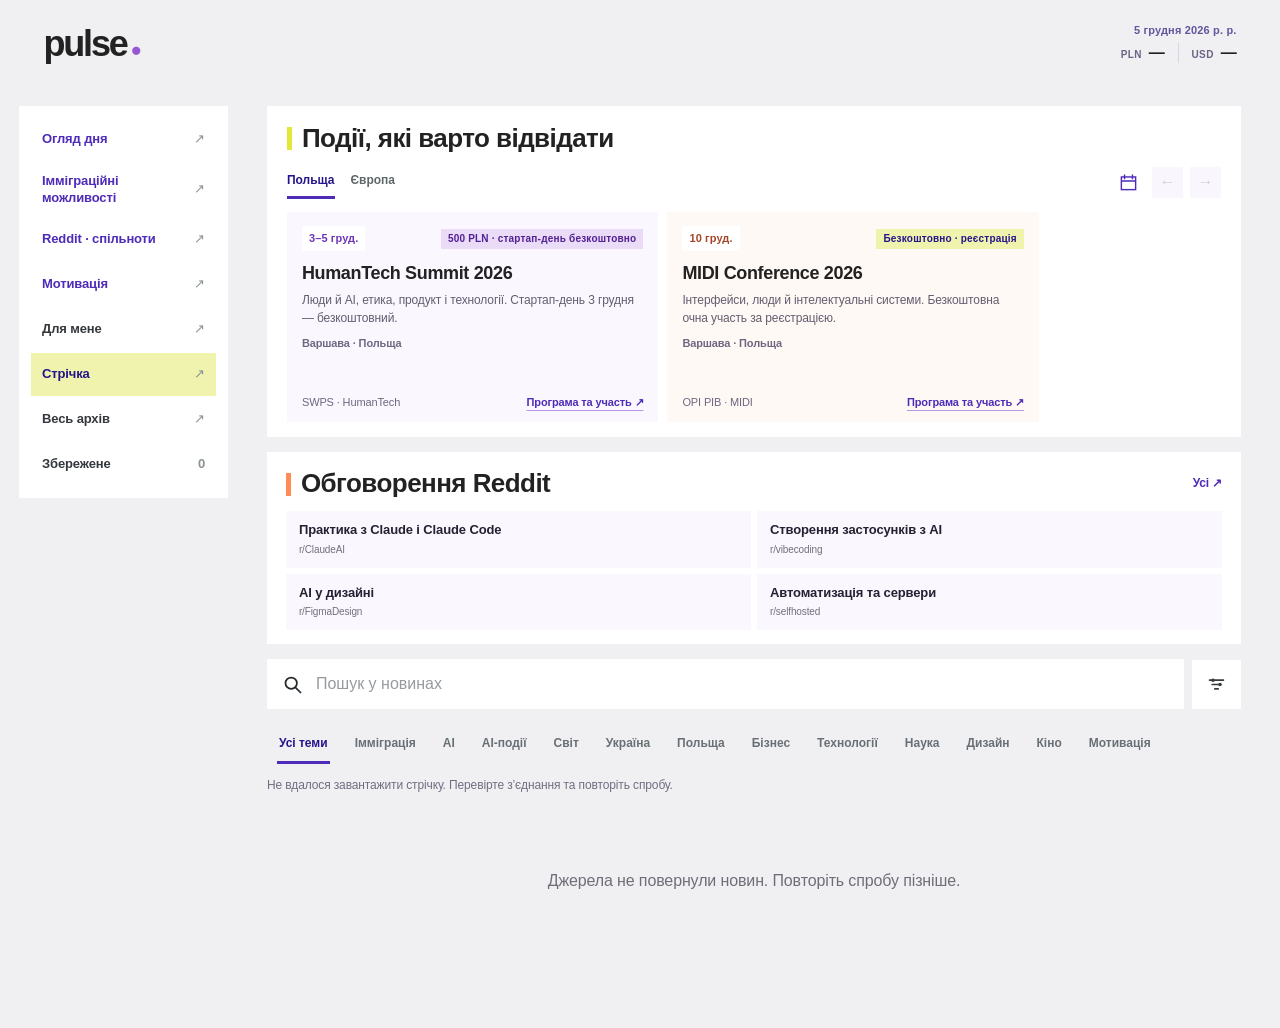
==== commit 52385cc1: "ui: motivation navigation and reliable sharing on news cards" ====
--- a/static/index.html
+++ b/static/index.html
@@ -1,5 +1,5 @@
 <!doctype html>
-<html lang="uk"><head><meta charset="utf-8"><meta name="viewport" content="width=device-width,initial-scale=1"><meta name="theme-color" content="#f0f0f3"><meta name="description" content="Pulse — особиста стрічка новин із RSS-джерел."><title>Pulse — новини у вашому ритмі</title><link rel="manifest" href="./manifest.webmanifest"><link rel="apple-touch-icon" sizes="180x180" href="./pulse-icon-180.png"><meta name="apple-mobile-web-app-capable" content="yes"><meta name="apple-mobile-web-app-status-bar-style" content="default"><meta name="apple-mobile-web-app-title" content="Pulse"><link rel="icon" type="image/svg+xml" href="./pulse-icon.svg"><link rel="stylesheet" href="./style.css?v=25"><script defer src="./app.js?v=18"></script><script defer src="./events.js?v=6"></script><script defer src="./currency.js?v=3"></script><script defer src="./mobile.js?v=3"></script></head>
+<html lang="uk"><head><meta charset="utf-8"><meta name="viewport" content="width=device-width,initial-scale=1"><meta name="theme-color" content="#f0f0f3"><meta name="description" content="Pulse — особиста стрічка новин із RSS-джерел."><title>Pulse — новини у вашому ритмі</title><link rel="manifest" href="./manifest.webmanifest"><link rel="apple-touch-icon" sizes="180x180" href="./pulse-icon-180.png"><meta name="apple-mobile-web-app-capable" content="yes"><meta name="apple-mobile-web-app-status-bar-style" content="default"><meta name="apple-mobile-web-app-title" content="Pulse"><link rel="icon" type="image/svg+xml" href="./pulse-icon.svg"><link rel="stylesheet" href="./style.css?v=26"><script defer src="./share.js?v=1"></script><script defer src="./app.js?v=19"></script><script defer src="./events.js?v=6"></script><script defer src="./currency.js?v=3"></script><script defer src="./mobile.js?v=4"></script></head>
 <body><header><a class="brand" href="./" aria-label="Pulse — головна">pulse<span>●</span></a><div id="fx-bar" class="fx-bar" aria-label="Дата і курси валют Monobank">
   <time id="today" class="header-date"></time>
   <div class="fx-quotes">
@@ -7,7 +7,7 @@
     <span class="fx-quote"><span class="fx-symbol">USD</span><strong id="fx-usd">—</strong></span>
   </div>
 </div></header>
-<div class="shell"><aside><nav aria-label="Розділи"><a class="opp-nav" href="./digest.html">Огляд дня <span>↗</span></a><a class="opp-nav" href="./opportunities.html">Імміграційні можливості <span>↗</span></a><a class="opp-nav" href="./reddit.html">Reddit · спільноти <span>↗</span></a><button data-mode="focus">Для мене <span>↗</span></button><button class="active" data-mode="all">Стрічка <span>↗</span></button><button data-mode="archive">Весь архів <span>↗</span></button><button data-mode="saved">Збережене <span id="saved-count">0</span></button></nav></aside>
+<div class="shell"><aside><nav aria-label="Розділи"><a class="opp-nav" href="./digest.html">Огляд дня <span>↗</span></a><a class="opp-nav" href="./opportunities.html">Імміграційні можливості <span>↗</span></a><a class="opp-nav" href="./reddit.html">Reddit · спільноти <span>↗</span></a><a class="opp-nav" href="./motivation.html">Мотивація <span>↗</span></a><button data-mode="focus">Для мене <span>↗</span></button><button class="active" data-mode="all">Стрічка <span>↗</span></button><button data-mode="archive">Весь архів <span>↗</span></button><button data-mode="saved">Збережене <span id="saved-count">0</span></button></nav></aside>
 <main>
 <h1 class="visually-hidden">Стрічка Pulse</h1>
 <section id="focus-hero" class="focus-hero" aria-labelledby="focus-title" hidden>
@@ -60,6 +60,6 @@
 <label class="source-label">Країна <select id="country"><option value="">Усі країни</option></select></label>
 <label class="source-label">Тип <select id="origin"><option value="">Усі типи</option><option value="official">Державні органи</option><option value="developer">Розробники AI</option><option value="media">Медіа</option><option value="discovery">Google News</option><option value="research">Наукові роботи</option><option value="expert">Експертні блоги</option></select></label>
 <button id="clear-filters" type="button" class="clear-filters">Скинути фільтри</button><details id="feed-health" class="feed-health"><summary>Стан джерел</summary><ul id="feed-issues"></ul></details>
-</div><div id="categories" class="tabs" role="group" aria-label="Теми"><button class="active" data-category="">Усі теми</button><button data-category="Імміграція">Імміграція</button><button data-category="AI">AI</button><button data-category="AI-події">AI-події</button><button data-category="Світ">Світ</button><button data-category="Україна">Україна</button><button data-category="Польща">Польща</button><button data-category="Бізнес">Бізнес</button><button data-category="Технології">Технології</button><button data-category="Наука">Наука</button><button data-category="Дизайн">Дизайн</button><button data-category="Кіно">Кіно</button></div><p id="focus-explainer" class="focus-explainer"><button id="how-focus-works" type="button" aria-expanded="false" aria-controls="focus-help">Як відбираємо?</button><button id="feedback-reset" type="button" hidden>Скинути оцінки</button></p><p id="focus-help" class="focus-help" hidden>Відбір за темами та заголовками, не перевірка фактів чи права на імміграцію. Архів усіх матеріалів доступний окремо.</p>
+</div><div id="categories" class="tabs" role="group" aria-label="Теми"><button class="active" data-category="">Усі теми</button><button data-category="Імміграція">Імміграція</button><button data-category="AI">AI</button><button data-category="AI-події">AI-події</button><button data-category="Світ">Світ</button><button data-category="Україна">Україна</button><button data-category="Польща">Польща</button><button data-category="Бізнес">Бізнес</button><button data-category="Технології">Технології</button><button data-category="Наука">Наука</button><button data-category="Дизайн">Дизайн</button><button data-category="Кіно">Кіно</button><button data-category="Мотивація">Мотивація</button></div><p id="focus-explainer" class="focus-explainer"><button id="how-focus-works" type="button" aria-expanded="false" aria-controls="focus-help">Як відбираємо?</button><button id="feedback-reset" type="button" hidden>Скинути оцінки</button></p><p id="focus-help" class="focus-help" hidden>Відбір за темами та заголовками, не перевірка фактів чи права на імміграцію. Архів усіх матеріалів доступний окремо.</p>
 <p id="status" role="status">Завантажуємо новини з джерел…</p><div id="news" aria-label="Головні новини"></div><section id="brief" class="brief-section" aria-label="Коротко про світ і технології" hidden><div class="brief-head"><h2>Коротко</h2></div><div id="brief-list" class="brief-list"></div></section><button id="load-more" class="load-more" type="button" hidden>Показати більше новин</button></main></div></body></html>
 
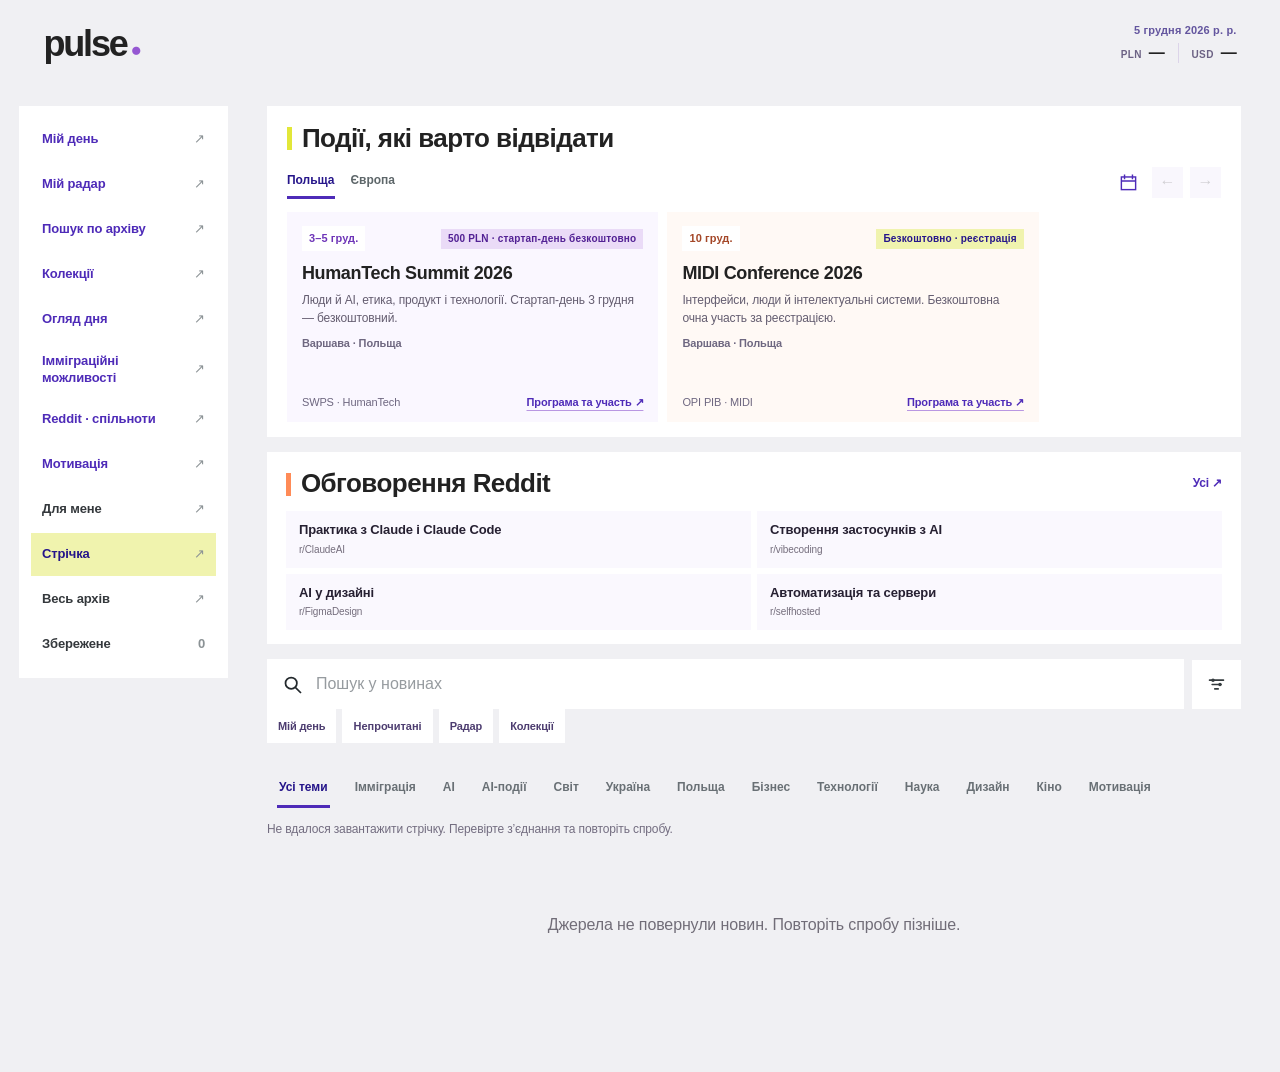
==== commit a118278f: "nav: add My Day, Radar, unified search, collections and read tracking to main feed" ====
--- a/static/index.html
+++ b/static/index.html
@@ -1,5 +1,5 @@
 <!doctype html>
-<html lang="uk"><head><meta charset="utf-8"><meta name="viewport" content="width=device-width,initial-scale=1"><meta name="theme-color" content="#f0f0f3"><meta name="description" content="Pulse — особиста стрічка новин із RSS-джерел."><title>Pulse — новини у вашому ритмі</title><link rel="manifest" href="./manifest.webmanifest"><link rel="apple-touch-icon" sizes="180x180" href="./pulse-icon-180.png"><meta name="apple-mobile-web-app-capable" content="yes"><meta name="apple-mobile-web-app-status-bar-style" content="default"><meta name="apple-mobile-web-app-title" content="Pulse"><link rel="icon" type="image/svg+xml" href="./pulse-icon.svg"><link rel="stylesheet" href="./style.css?v=26"><script defer src="./share.js?v=1"></script><script defer src="./app.js?v=19"></script><script defer src="./events.js?v=6"></script><script defer src="./currency.js?v=3"></script><script defer src="./mobile.js?v=4"></script></head>
+<html lang="uk"><head><meta charset="utf-8"><meta name="viewport" content="width=device-width,initial-scale=1"><meta name="theme-color" content="#f0f0f3"><meta name="description" content="Pulse — особиста стрічка новин із RSS-джерел."><title>Pulse — новини у вашому ритмі</title><link rel="manifest" href="./manifest.webmanifest"><link rel="apple-touch-icon" sizes="180x180" href="./pulse-icon-180.png"><meta name="apple-mobile-web-app-capable" content="yes"><meta name="apple-mobile-web-app-status-bar-style" content="default"><meta name="apple-mobile-web-app-title" content="Pulse"><link rel="icon" type="image/svg+xml" href="./pulse-icon.svg"><link rel="stylesheet" href="./style.css?v=28"><link rel="stylesheet" href="./pulse-extras.css?v=1"><script defer src="./share.js?v=2"></script><script defer src="./pulse-hub.js?v=1"></script><script defer src="./app.js?v=22"></script><script defer src="./events.js?v=6"></script><script defer src="./currency.js?v=3"></script><script defer src="./mobile.js?v=6"></script></head>
 <body><header><a class="brand" href="./" aria-label="Pulse — головна">pulse<span>●</span></a><div id="fx-bar" class="fx-bar" aria-label="Дата і курси валют Monobank">
   <time id="today" class="header-date"></time>
   <div class="fx-quotes">
@@ -7,7 +7,7 @@
     <span class="fx-quote"><span class="fx-symbol">USD</span><strong id="fx-usd">—</strong></span>
   </div>
 </div></header>
-<div class="shell"><aside><nav aria-label="Розділи"><a class="opp-nav" href="./digest.html">Огляд дня <span>↗</span></a><a class="opp-nav" href="./opportunities.html">Імміграційні можливості <span>↗</span></a><a class="opp-nav" href="./reddit.html">Reddit · спільноти <span>↗</span></a><a class="opp-nav" href="./motivation.html">Мотивація <span>↗</span></a><button data-mode="focus">Для мене <span>↗</span></button><button class="active" data-mode="all">Стрічка <span>↗</span></button><button data-mode="archive">Весь архів <span>↗</span></button><button data-mode="saved">Збережене <span id="saved-count">0</span></button></nav></aside>
+<div class="shell"><aside><nav aria-label="Розділи"><a class="opp-nav" href="./today.html">Мій день <span>↗</span></a><a class="opp-nav" href="./radar.html">Мій радар <span>↗</span></a><a class="opp-nav" href="./search.html">Пошук по архіву <span>↗</span></a><a class="opp-nav" href="./collections.html">Колекції <span>↗</span></a><a class="opp-nav" href="./digest.html">Огляд дня <span>↗</span></a><a class="opp-nav" href="./opportunities.html">Імміграційні можливості <span>↗</span></a><a class="opp-nav" href="./reddit.html">Reddit · спільноти <span>↗</span></a><a class="opp-nav" href="./motivation.html">Мотивація <span>↗</span></a><button data-mode="focus">Для мене <span>↗</span></button><button class="active" data-mode="all">Стрічка <span>↗</span></button><button data-mode="archive">Весь архів <span>↗</span></button><button data-mode="saved">Збережене <span id="saved-count">0</span></button></nav></aside>
 <main>
 <h1 class="visually-hidden">Стрічка Pulse</h1>
 <section id="focus-hero" class="focus-hero" aria-labelledby="focus-title" hidden>
--- a/static/style.css
+++ b/static/style.css
@@ -1981,3 +1981,133 @@
    Topic cards, Reddit, events, 'For me' and every other color remain v22. */
 :root{--paper:#f0f0f3}
 body,header{background:var(--paper)}
+
+
+/* Pulse v25: simple sharing affordance and a sourced motivation reading section.
+   Keep square cards, neutral gray canvas, soft topic backgrounds. */
+.story--topic-motivation{--card-bg:#fbf7f1;--card-accent:#925c51}
+.motivation-home{margin-left:auto;color:#4e2bb8;font-size:13px;font-weight:750;text-decoration:none}
+.motivation-home:hover{text-decoration:underline;text-underline-offset:3px}
+.motivation-shell{max-width:1110px;margin:0 auto;padding:24px 26px 110px}
+.motivation-intro{
+  background:#f6effe;padding:29px 31px;margin-bottom:17px;
+}
+.motivation-kicker{margin:0 0 9px;color:#6637a7;font-size:11px;font-weight:810;letter-spacing:.08em;text-transform:uppercase}
+.motivation-intro h1{font-size:clamp(33px,4vw,48px);margin:0 0 9px;color:#25158a;letter-spacing:-1px}
+.motivation-intro h1 span{color:#a865e2}
+.motivation-intro>p:last-child{font-size:13px;color:#615771;line-height:1.55;max-width:65ch;margin:0}
+.motivation-thoughts{margin:0 0 22px}
+.motivation-thoughts h2,.motivation-list-header h2{
+  margin:0;font-size:22px;font-weight:830;letter-spacing:-.5px;color:#26212c
+}
+.motivation-quotes{margin-top:11px;display:grid;grid-template-columns:repeat(2,minmax(0,1fr));gap:9px}
+.motivation-quote{background:#fff;padding:20px 22px;min-width:0}
+.motivation-quote:nth-child(2){background:#f9f8ed}
+.motivation-quote-text{font-size:clamp(18px,2.1vw,24px);line-height:1.32;font-weight:790;color:#302547;letter-spacing:-.3px;margin:0 0 13px}
+.motivation-quote-author{margin:0 0 9px;font-size:11px;color:#716783}
+.motivation-quote a{font-size:12px;color:#4e2bb8;font-weight:760;text-decoration:underline;text-underline-offset:3px}
+.motivation-list-header{display:flex;align-items:baseline;justify-content:space-between;gap:12px;margin-bottom:12px}
+.motivation-list-header p{font-size:11px;color:#7b7486;margin:0}
+.motivation-filters{display:flex;flex-wrap:nowrap;gap:4px;overflow-x:auto;scrollbar-width:none;margin-bottom:12px}
+.motivation-filters::-webkit-scrollbar{display:none}
+.motivation-filters button{
+  border:0!important;border-radius:0;background:#fff;color:#726783;
+  flex:0 0 auto;padding:10px 13px;min-height:38px;
+  font-size:12px;font-weight:740
+}
+.motivation-filters button.active{background:#4e2bb8;color:#fff}
+.motivation-filters button:hover:not(.active){background:#f2edfa;color:#4e2bb8}
+#motivation-status{font-size:12px;color:#746a83}
+.motivation-list{display:grid;grid-template-columns:repeat(2,minmax(0,1fr));gap:9px}
+.motivation-story{background:#fff;padding:19px 21px;min-width:0;display:flex;flex-direction:column;gap:11px}
+.motivation-story:nth-child(4n+2){background:#faf7fe}
+.motivation-story:nth-child(4n+3){background:#fffaf5}
+.motivation-story-top{display:flex;align-items:center;justify-content:space-between;gap:12px}
+.motivation-tag{font-size:11px;color:#5c3296;font-weight:800}
+.motivation-story-top time{font-size:10px;color:#77707e;white-space:nowrap}
+.motivation-story-title{font-size:19px;line-height:1.32;font-weight:820;letter-spacing:-.3px;margin:0}
+.motivation-story-title a{color:#222126;text-decoration:none!important}
+.motivation-story-title a:hover{color:#4e2bb8;text-decoration:none!important}
+.motivation-story-summary{color:#66616c;font-size:12px;line-height:1.55;margin:0;flex:1}
+.motivation-story-footer{display:flex;align-items:center;justify-content:space-between;gap:7px;margin-top:auto}
+.motivation-story-source{font-size:10px;color:#7b7281;overflow:hidden;text-overflow:ellipsis;white-space:nowrap}
+.motivation-story-actions{display:flex;align-items:center;gap:5px;flex:0 0 auto}
+.motivation-story-actions a{font-size:11px;font-weight:790;color:#4e2bb8;white-space:nowrap;text-decoration:underline;text-underline-offset:3px}
+.motivation-disclaimer{color:#756e80;font-size:11px;line-height:1.55;max-width:77ch;margin:18px 0 0}
+@media(max-width:760px){
+  .motivation-shell{padding:13px 15px 110px}
+  .motivation-intro{padding:23px 20px;margin-bottom:14px}
+  .motivation-quotes,.motivation-list{grid-template-columns:minmax(0,1fr);gap:7px}
+  .motivation-quote{padding:17px 18px}
+  .motivation-thoughts h2,.motivation-list-header h2{font-size:20px}
+  .motivation-list-header{align-items:flex-start;flex-direction:column;gap:3px}
+  .motivation-story{padding:16px}
+}
+
+
+/* Pulse v26: hold-to-share action sheet; no permanent share icon on cards. */
+.pulse-share-backdrop{
+  position:fixed;inset:0;z-index:125;
+  background:rgba(23,19,42,.38);
+}
+.pulse-share-backdrop[hidden],.pulse-share-sheet[hidden]{display:none!important}
+.pulse-share-sheet{
+  position:fixed;z-index:130;
+  left:50%;bottom:24px;transform:translateX(-50%);
+  width:min(440px,calc(100% - 30px));
+  display:flex;flex-direction:column;gap:7px;
+  padding:15px;background:#fff;
+  box-shadow:0 -8px 30px rgba(40,28,87,.14);
+  border:0!important;border-radius:0;
+}
+.pulse-share-heading{
+  display:flex;align-items:center;justify-content:space-between;gap:12px;
+  min-width:0;margin-bottom:3px
+}
+.pulse-share-heading strong{
+  font-size:14px;font-weight:820;line-height:1.35;color:#25212d;
+  overflow:hidden;text-overflow:ellipsis;white-space:nowrap;
+}
+.pulse-share-close{
+  display:grid;place-items:center;flex:0 0 35px;width:35px;height:35px;
+  padding:0;font-size:24px;line-height:1;
+  background:#f3f0fa;color:#4e2bb8;border:0!important;border-radius:0;
+}
+.pulse-share-action{
+  display:block;min-height:48px;width:100%;padding:13px 14px;
+  text-align:left;font-size:14px;font-weight:780;
+  border:0!important;border-radius:0;
+}
+.pulse-share-native{background:#4e2bb8;color:#fff}
+.pulse-share-copy{background:#f1ecfc;color:#352394}
+.pulse-share-native:active{background:#382196}
+.pulse-share-copy:active{background:#e9e0fb}
+.pulse-holdable{cursor:context-menu}
+@media(max-width:760px){
+  .pulse-share-sheet{
+    bottom:calc(76px + env(safe-area-inset-bottom,0px));
+    left:0;right:0;width:100%;transform:none;
+    padding:15px 16px 16px;
+  }
+}
+@media(hover:none) and (pointer:coarse){
+  .pulse-holdable,.pulse-holdable a{
+    -webkit-touch-callout:none;
+    -webkit-user-select:none;user-select:none;
+  }
+}
+
+
+/* Pulse v27 — softly dim the page only while the bottom menu is open. */
+.pulse-dock-menu-backdrop[hidden]{display:none!important}
+@media(max-width:760px){
+  .pulse-dock-menu-backdrop{
+    position:fixed;
+    inset:0;
+    z-index:118;
+    background:rgba(28,24,45,.24);
+  }
+}
+@media(min-width:761px){
+  .pulse-dock-menu-backdrop{display:none!important}
+}
--- a/static/pulse-extras.css
+++ b/static/pulse-extras.css
@@ -0,0 +1,50 @@
+/* Pulse v29: compact, flat, softly colored personal sections. */
+.hub-shell{max-width:960px;margin:0 auto;padding:20px 16px 112px}
+.hub-page-title{font-size:clamp(30px,4vw,44px);margin:0 0 9px;letter-spacing:-.8px;color:#24212a}
+.hub-muted{font-size:12px;line-height:1.6;color:#696474;margin:7px 0 14px}
+.hub-kicker{font-size:10px;letter-spacing:.12em;text-transform:uppercase;color:#6747a5;font-weight:800}
+.hub-section{margin:26px 0 14px}
+.hub-section-heading{font-size:22px;line-height:1.25;letter-spacing:-.5px;margin:20px 0 10px}
+.hub-hero{padding:23px 22px;background:#f7f2fd;margin-bottom:18px}
+.hub-hero h1{font-size:38px;letter-spacing:-.8px;margin:6px 0}
+.hub-metrics{display:grid;grid-template-columns:repeat(3,minmax(0,1fr));gap:7px;margin-top:16px}
+.hub-metric{background:#fff;padding:12px 11px;display:flex;flex-direction:column;gap:3px}
+.hub-metric strong{font-size:25px;color:#382280}.hub-metric span{font-size:10px;color:#716b7d}
+.hub-home-toolbar{display:flex;gap:6px;overflow:auto;scrollbar-width:none;padding:0 0 10px}
+.hub-home-toolbar::-webkit-scrollbar{display:none}
+.hub-chip{display:inline-flex;align-items:center;flex:0 0 auto;min-height:34px;padding:8px 11px;background:#fff;border:0!important;border-radius:0!important;font-size:11px;font-weight:750;color:#4d3d70;text-decoration:none!important;cursor:pointer}
+.hub-chip[aria-pressed=true]{background:#e7defa;color:#382280}
+.hub-results{display:grid;grid-template-columns:repeat(2,minmax(0,1fr));gap:8px;margin:12px 0}
+.hub-result{display:flex;flex-direction:column;gap:9px;min-width:0;padding:17px 19px;background:#fff}
+.hub-result:nth-child(4n+2){background:#faf8ff}
+.hub-result:nth-child(4n+3){background:#fffaf5}
+.hub-result-title{font-size:17px;line-height:1.4;font-weight:790;letter-spacing:-.2px;text-decoration:none!important;color:#24212b}
+.hub-result-excerpt{color:#716d77;font-size:12px;line-height:1.55;margin:0}
+.hub-result-meta{color:#7f748d;font-size:10px}
+.pulse-is-read{opacity:.56}
+.pulse-is-read:focus-within,.pulse-is-read:hover{opacity:1}
+.hub-form{display:flex;gap:8px;margin:14px 0 12px}
+.hub-input,.hub-select,.hub-note{background:#fff;border:0!important;border-radius:0!important;outline-offset:2px;padding:11px 12px;font:inherit;font-size:13px;color:#26202f;min-width:0}
+.hub-input{flex:1;min-height:43px}
+.hub-primary{background:#4e2bb8;color:#fff;border:0!important;border-radius:0!important;padding:11px 17px;font-size:12px;font-weight:750;cursor:pointer}
+.hub-empty{padding:19px;background:#faf9fc;color:#706a78;font-size:12px;line-height:1.6;grid-column:1/-1}
+.hub-radar-tags{display:flex;flex-wrap:wrap;gap:6px}
+.hub-topic{padding:9px 12px;font-size:12px;font-weight:750;color:#49318e;background:#eee9fb;border:0!important;border-radius:0;cursor:pointer}
+.hub-search-settings{display:flex;gap:8px;align-items:center;flex-wrap:wrap}
+.hub-search-settings .hub-select{flex:1}
+.hub-checkbox{display:inline-flex;align-items:center;gap:6px;font-size:12px}
+.hub-collection-actions{display:flex;flex-direction:column;gap:7px;margin-top:auto}
+.hub-note{width:100%;resize:vertical;background:#f8f6fd}
+.hub-text-link{font-weight:750;font-size:12px;color:#4e2bb8}
+.hub-event{font-size:13px}.hub-event a{color:#4e2bb8}
+.hub-history-hint{display:inline-block;font-size:10px;color:#82738d}
+@media(max-width:760px){
+ .hub-shell{padding:16px 15px 112px}
+ .hub-hero{padding:20px 16px}
+ .hub-hero h1{font-size:32px}
+ .hub-results{grid-template-columns:minmax(0,1fr);gap:7px}
+ .hub-result{padding:15px 16px}
+ .hub-search-settings{display:grid;grid-template-columns:repeat(2,minmax(0,1fr))}
+ .hub-checkbox{grid-column:1/-1}
+ .hub-home-toolbar{margin-right:-15px;padding-right:15px}
+}
